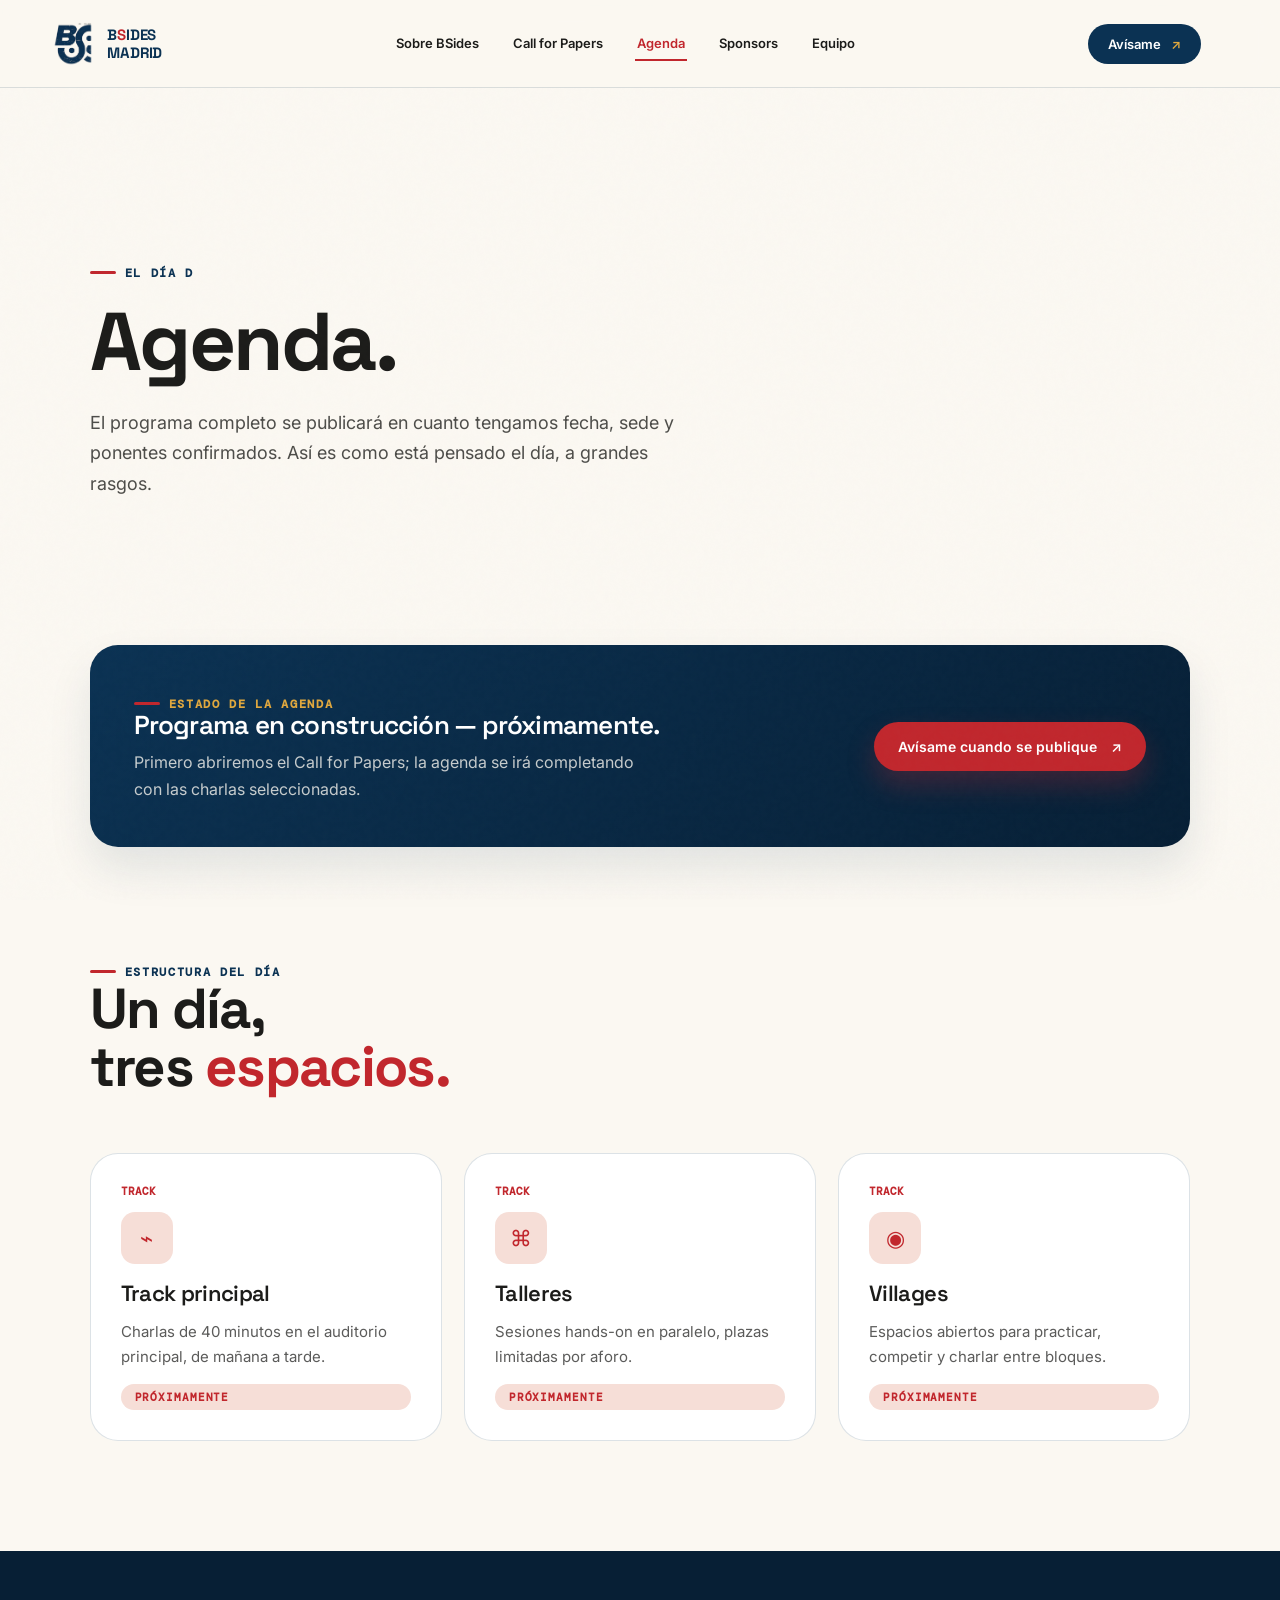
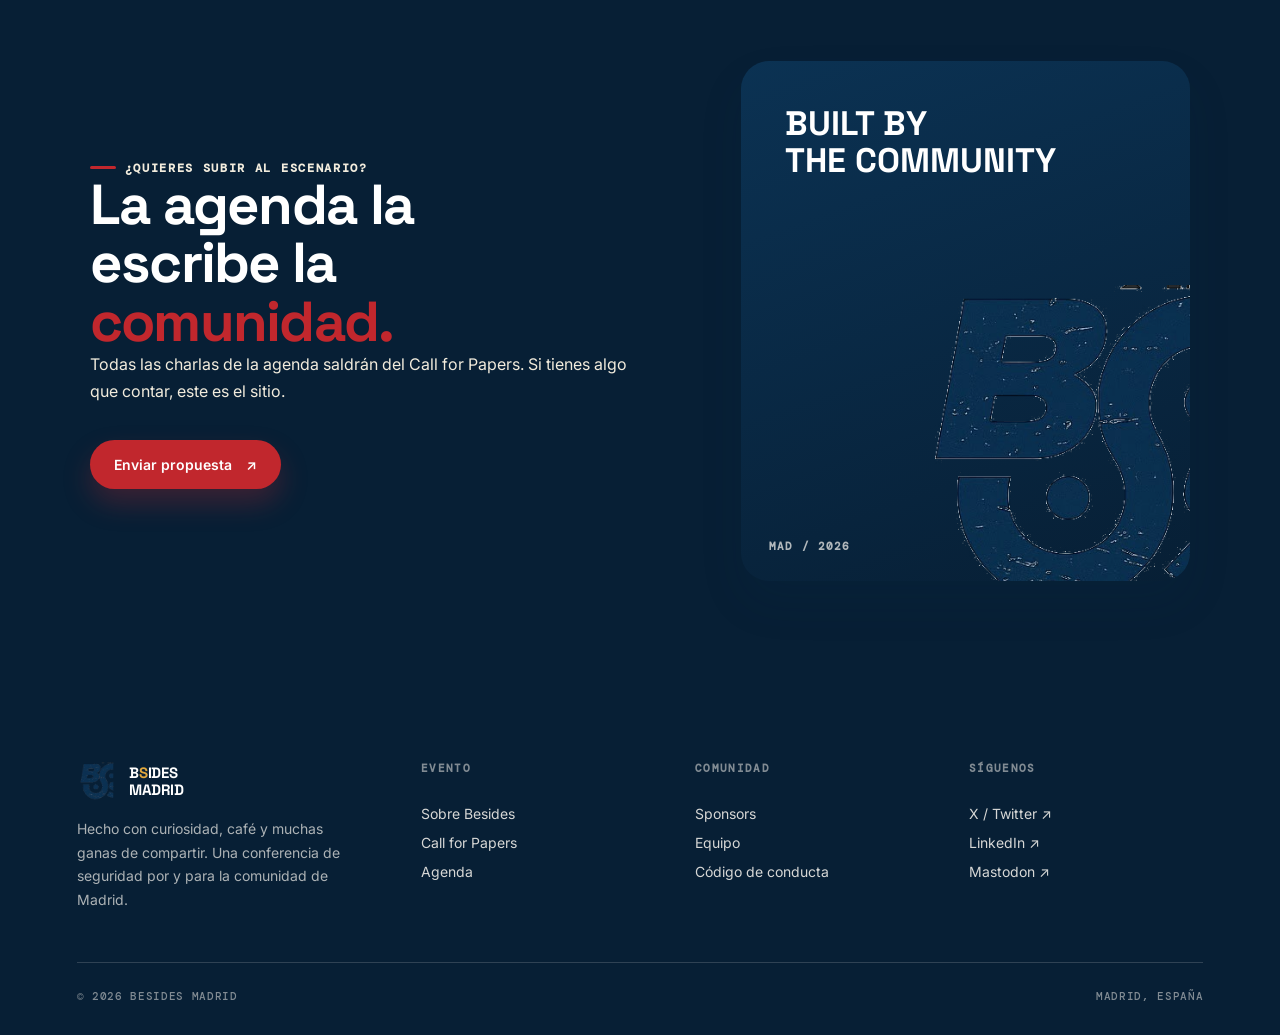
==== agenda.html @ 86743001 "Rediseña la web como sitio multi-página con el nuevo logo Sustituye el mark del oso/madroño por el l" ====
<!doctype html>
<html lang="es">
  <head>
    <meta charset="UTF-8" />
    <meta name="viewport" content="width=device-width, initial-scale=1.0" />
    <meta name="description" content="Agenda de Besides Madrid: tracks, talleres y villages. El programa se publicará en cuanto se confirme la fecha." />
    <title>Agenda — Besides Madrid</title>
    <link rel="icon" type="image/png" href="public/assets/favicon-32.png" sizes="32x32" />
    <link rel="icon" type="image/png" href="public/assets/favicon-192.png" sizes="192x192" />
    <link rel="apple-touch-icon" href="public/assets/apple-touch-icon.png" />
    <link rel="preconnect" href="https://fonts.googleapis.com" />
    <link rel="preconnect" href="https://fonts.gstatic.com" crossorigin />
    <link href="https://fonts.googleapis.com/css2?family=DM+Mono:wght@400;500&family=Inter:wght@400;500;600;700&family=Space+Grotesk:wght@400;500;600;700&display=swap" rel="stylesheet" />
    <link rel="stylesheet" href="styles.css" />
  </head>
  <body>
    <div class="noise" aria-hidden="true"></div>

    <header class="site-header">
      <a class="brand" href="index.html" aria-label="Besides Madrid, inicio">
        <img class="brand-mark" src="public/assets/besides-madrid-icon.png" alt="" />
        <span class="brand-word">B<b>S</b>IDES<br />MADRID</span>
      </a>
      <nav class="desktop-nav" aria-label="Navegación principal">
        <a href="about.html">Sobre BSides</a>
        <a href="cfp.html">Call for Papers</a>
        <a href="agenda.html" aria-current="page">Agenda</a>
        <a href="sponsors.html">Sponsors</a>
        <a href="team.html">Equipo</a>
      </nav>
      <a class="header-cta" href="index.html#registro">Avísame <span>↗</span></a>
      <button class="menu-toggle" aria-label="Abrir menú" aria-expanded="false"><span></span><span></span></button>
    </header>

    <main>
      <section class="page-header">
        <p class="eyebrow reveal"><span></span> El día D</p>
        <h1 class="reveal">Agenda.</h1>
        <p class="lede reveal">El programa completo se publicará en cuanto tengamos fecha, sede y ponentes confirmados. Así es como está pensado el día, a grandes rasgos.</p>
      </section>

      <section class="section" style="padding-top:0">
        <div class="callout accent reveal">
          <div>
            <p class="eyebrow"><span></span> Estado de la agenda</p>
            <h3>Programa en construcción — próximamente.</h3>
            <p>Primero abriremos el Call for Papers; la agenda se irá completando con las charlas seleccionadas.</p>
          </div>
          <a class="btn btn-accent" href="index.html#registro">Avísame cuando se publique <span>↗</span></a>
        </div>
      </section>

      <section class="section" style="padding-top:0">
        <div class="section-heading reveal">
          <p class="eyebrow"><span></span> Estructura del día</p>
          <h2>Un día,<br />tres <em>espacios.</em></h2>
        </div>
        <div class="card-grid cols-3 reveal">
          <article class="card">
            <span class="card-no">TRACK</span>
            <div class="card-icon">⌁</div>
            <h3>Track principal</h3>
            <p>Charlas de 40 minutos en el auditorio principal, de mañana a tarde.</p>
            <span class="pill">Próximamente</span>
          </article>
          <article class="card">
            <span class="card-no">TRACK</span>
            <div class="card-icon">⌘</div>
            <h3>Talleres</h3>
            <p>Sesiones hands-on en paralelo, plazas limitadas por aforo.</p>
            <span class="pill">Próximamente</span>
          </article>
          <article class="card">
            <span class="card-no">TRACK</span>
            <div class="card-icon">◉</div>
            <h3>Villages</h3>
            <p>Espacios abiertos para practicar, competir y charlar entre bloques.</p>
            <span class="pill">Próximamente</span>
          </article>
        </div>
      </section>

      <section class="section section-dark">
        <div class="two-col">
          <div class="reveal">
            <p class="eyebrow on-dark"><span></span> ¿Quieres subir al escenario?</p>
            <h2>La agenda la<br />escribe la <em>comunidad.</em></h2>
            <p class="lede">Todas las charlas de la agenda saldrán del Call for Papers. Si tienes algo que contar, este es el sitio.</p>
            <div class="hero-actions" style="margin-top:34px">
              <a class="btn btn-accent" href="cfp.html">Enviar propuesta <span>↗</span></a>
            </div>
          </div>
          <div class="poster reveal" aria-hidden="true">
            <p>BUILT BY<br />THE COMMUNITY</p>
            <img src="public/assets/besides-madrid-icon.png" alt="" />
            <span>MAD / 2026</span>
          </div>
        </div>
      </section>
    </main>

    <footer>
      <div class="footer-top">
        <div>
          <a class="footer-brand" href="index.html">
            <img class="brand-mark" src="public/assets/besides-madrid-icon.png" alt="" />
            <span class="brand-word">B<b>S</b>IDES<br />MADRID</span>
          </a>
          <p class="footer-about">Hecho con curiosidad, café y muchas ganas de compartir. Una conferencia de seguridad por y para la comunidad de Madrid.</p>
        </div>
        <div class="footer-col">
          <h4>Evento</h4>
          <a href="about.html">Sobre Besides</a>
          <a href="cfp.html">Call for Papers</a>
          <a href="agenda.html">Agenda</a>
        </div>
        <div class="footer-col">
          <h4>Comunidad</h4>
          <a href="sponsors.html">Sponsors</a>
          <a href="team.html">Equipo</a>
          <a href="code-of-conduct.html">Código de conducta</a>
        </div>
        <div class="footer-col">
          <h4>Síguenos</h4>
          <a href="#">X / Twitter ↗</a>
          <a href="#">LinkedIn ↗</a>
          <a href="#">Mastodon ↗</a>
        </div>
      </div>
      <div class="footer-bottom">
        <span>© 2026 BESIDES MADRID</span>
        <span>MADRID, ESPAÑA</span>
      </div>
    </footer>
    <script src="script.js"></script>
  </body>
</html>
---- styles.css ----
:root{
  --navy:#0b3253;
  --navy-deep:#071f35;
  --ink:#1c1c1a;
  --paper:#fbf8f2;
  --paper-alt:#f2ecdd;
  --white:#ffffff;
  --accent:#c1272d;
  --accent-soft:#f6ded7;
  --gold:#e0a83e;
  --line:rgba(11,50,83,.14);
  --line-dark:rgba(251,248,242,.16);
  --radius-lg:28px;
  --radius-md:18px;
  --radius-sm:10px;
  --shadow:0 22px 44px rgba(11,50,83,.1);
}
*{box-sizing:border-box}
html{scroll-behavior:smooth}
body{
  margin:0;
  background:var(--paper);
  color:var(--ink);
  font-family:"Inter",sans-serif;
  overflow-x:hidden;
  -webkit-font-smoothing:antialiased;
}
img{max-width:100%;display:block}
a{color:inherit}
.noise{position:fixed;inset:0;pointer-events:none;z-index:20;opacity:.025;background-image:url("data:image/svg+xml,%3Csvg viewBox='0 0 180 180' xmlns='http://www.w3.org/2000/svg'%3E%3Cfilter id='n'%3E%3CfeTurbulence type='fractalNoise' baseFrequency='.8' numOctaves='4' stitchTiles='stitch'/%3E%3C/filter%3E%3Crect width='100%25' height='100%25' filter='url(%23n)' opacity='.7'/%3E%3C/svg%3E")}

h1,h2,h3{font-family:"Space Grotesk",sans-serif;letter-spacing:-.03em;line-height:1.04;margin:0}
h1{font-weight:700;font-size:clamp(46px,6.4vw,92px)}
h2{font-weight:700;font-size:clamp(34px,4.4vw,58px)}
h3{font-weight:600;font-size:22px}
h1 em,h2 em{font-style:normal;color:var(--accent)}
p{line-height:1.7;margin:0}
.eyebrow{display:inline-flex;align-items:center;gap:9px;font:600 12px "DM Mono",monospace;letter-spacing:.14em;text-transform:uppercase;color:var(--navy)}
.eyebrow span{display:block;width:26px;height:3px;background:var(--accent);border-radius:2px}
.eyebrow.on-dark{color:var(--paper-alt)}

/* ---------- buttons & links ---------- */
.btn{display:inline-flex;align-items:center;gap:14px;padding:16px 24px;border-radius:999px;text-decoration:none;font:600 14px "Inter",sans-serif;transition:transform .18s ease,box-shadow .18s ease}
.btn:hover{transform:translateY(-2px)}
.btn-primary{background:var(--navy);color:#fff;box-shadow:0 14px 28px rgba(11,50,83,.28)}
.btn-primary span{color:var(--gold)}
.btn-accent{background:var(--accent);color:#fff;box-shadow:0 14px 28px rgba(193,39,45,.28)}
.btn-accent span{color:#fff}
.btn-ghost{background:transparent;color:var(--navy);border:1.5px solid var(--line)}
.btn-ghost:hover{border-color:var(--navy)}
.text-link{display:inline-flex;align-items:center;gap:10px;text-decoration:none;font:600 13px "DM Mono",monospace;letter-spacing:.04em;border-bottom:1.5px solid var(--ink);padding-bottom:4px}
.text-link span{color:var(--accent)}
.pill{display:inline-flex;align-items:center;padding:6px 14px;border-radius:999px;font:600 11px "DM Mono",monospace;letter-spacing:.08em;text-transform:uppercase;background:var(--accent-soft);color:var(--accent)}

/* ---------- header ---------- */
.site-header{position:sticky;top:0;z-index:30;background:rgba(251,248,242,.86);backdrop-filter:blur(14px);border-bottom:1px solid var(--line);padding:0 4vw;height:88px;display:grid;grid-template-columns:auto 1fr auto auto;align-items:center;gap:28px}
.brand{display:flex;align-items:center;gap:12px;text-decoration:none;color:var(--navy)}
.brand-mark{width:44px;height:44px;object-fit:contain}
.brand-word{font:800 15px/1.15 "Space Grotesk",sans-serif;letter-spacing:-.01em}
.brand-word b{color:var(--accent)}
.desktop-nav{display:flex;gap:30px;justify-self:center}
.desktop-nav a{text-decoration:none;color:var(--ink);font:600 13px "Inter",sans-serif;padding:8px 2px;border-bottom:2px solid transparent}
.desktop-nav a:hover,.desktop-nav a[aria-current="page"]{color:var(--accent);border-color:var(--accent)}
.header-cta{justify-self:end;background:var(--navy);color:#fff;text-decoration:none;padding:12px 20px;border-radius:999px;font:600 13px "Inter",sans-serif;display:flex;align-items:center;gap:10px;white-space:nowrap}
.header-cta span{color:var(--gold)}
.menu-toggle{display:none;flex-direction:column;gap:6px;background:0;border:0;padding:10px;cursor:pointer}
.menu-toggle span{display:block;width:24px;height:2px;background:var(--navy);border-radius:2px}

/* ---------- page header (subpages) ---------- */
.page-header{padding:170px 7vw 90px;background:var(--paper)}
.page-header h1{margin-top:18px}
.page-header .lede{margin-top:24px;max-width:620px;font-size:18px;color:rgba(28,28,26,.78)}

/* ---------- hero (home) ---------- */
.hero{padding:150px 6vw 90px;display:grid;grid-template-columns:1fr .92fr;align-items:center;gap:40px;position:relative}
.hero-intro{max-width:540px;font-size:17px;color:rgba(28,28,26,.78);margin:26px 0 34px}
.hero-actions{display:flex;flex-wrap:wrap;align-items:center;gap:28px}
.hero-art{position:relative;height:520px;display:grid;place-items:center}
.blob{position:absolute;border-radius:50%;filter:blur(60px);opacity:.55;z-index:0}
.blob-navy{width:340px;height:340px;background:var(--navy);top:6%;left:2%}
.blob-accent{width:260px;height:260px;background:var(--accent);bottom:4%;right:6%;opacity:.35}
.hero-art img{position:relative;z-index:2;width:min(92%,520px);filter:drop-shadow(0 26px 40px rgba(11,50,83,.18))}
.orbit{position:absolute;border:1.5px dashed rgba(11,50,83,.28);border-radius:50%;z-index:1}
.orbit-one{width:88%;aspect-ratio:1;animation:spin 34s linear infinite}
.badge-stamp{position:absolute;right:2%;bottom:8%;width:96px;height:96px;border-radius:50%;background:var(--navy);color:#fff;display:grid;place-content:center;text-align:center;z-index:3;font:700 26px/1 "Space Grotesk",sans-serif;transform:rotate(8deg);box-shadow:var(--shadow)}
.badge-stamp small{display:block;font:600 8px "DM Mono",monospace;letter-spacing:.12em;margin-top:3px}
.scroll-cue{position:absolute;bottom:18px;left:6vw;font:600 10px "DM Mono",monospace;letter-spacing:.14em;color:rgba(28,28,26,.55)}
.scroll-cue span{color:var(--accent);margin-left:8px}

/* ---------- ticker ---------- */
.ticker{height:56px;background:var(--navy);color:var(--paper);display:flex;align-items:center;overflow:hidden}
.ticker-track{display:flex;gap:22px;white-space:nowrap;animation:ticker 26s linear infinite;font:600 13px "DM Mono",monospace;letter-spacing:.08em}
.ticker i{font-style:normal;color:var(--gold)}

/* ---------- sections ---------- */
.section{padding:110px 7vw}
.section-dark{background:var(--navy-deep);color:var(--paper-alt)}
.section-dark h2{color:#fff}
.section-heading{max-width:680px}
.section-heading .lede{margin-top:20px;font-size:17px;color:rgba(28,28,26,.75);max-width:560px}
.section-dark .section-heading .lede{color:rgba(251,248,242,.72)}

/* card grid (explore / values / session types) */
.card-grid{margin-top:56px;display:grid;grid-template-columns:repeat(4,1fr);gap:22px}
.card-grid.cols-3{grid-template-columns:repeat(3,1fr)}
.card{background:var(--white);border:1px solid var(--line);border-radius:var(--radius-lg);padding:30px;display:flex;flex-direction:column;gap:14px;transition:transform .2s ease,box-shadow .2s ease}
.card:hover{transform:translateY(-6px);box-shadow:var(--shadow)}
.card .card-no{font:600 11px "DM Mono",monospace;color:var(--accent)}
.card-icon{width:52px;height:52px;border-radius:14px;background:var(--accent-soft);color:var(--accent);display:grid;place-items:center;font-size:22px}
.card h3{margin-top:4px}
.card p{color:rgba(28,28,26,.72);font-size:15px}
.card .text-link{margin-top:auto}
.section-dark .card{background:rgba(251,248,242,.06);border-color:var(--line-dark);color:var(--paper-alt)}
.section-dark .card p{color:rgba(251,248,242,.68)}
.section-dark .card .text-link{border-color:var(--paper-alt)}

/* stats */
.stats{display:grid;grid-template-columns:repeat(3,1fr);border-top:1px solid var(--line);margin-top:60px;padding-top:24px}
.stats div{display:flex;flex-direction:column;gap:6px}
.stats strong{font:700 52px "Space Grotesk",sans-serif}
.stats span{font:600 11px "DM Mono",monospace;letter-spacing:.1em;color:rgba(28,28,26,.55)}

/* banner / callout card */
.callout{margin-top:56px;background:var(--white);border:1px solid var(--line);border-radius:var(--radius-lg);padding:44px;display:grid;grid-template-columns:1fr auto;align-items:center;gap:30px;box-shadow:var(--shadow)}
.callout.accent{background:linear-gradient(135deg,var(--navy),var(--navy-deep));color:#fff;border:0}
.callout.accent .eyebrow{color:var(--gold)}
.callout h3{font-size:26px;margin-bottom:10px}
.callout p{color:rgba(28,28,26,.72);max-width:520px}
.callout.accent p{color:rgba(251,248,242,.78)}

/* steps */
.steps{margin-top:56px;display:grid;grid-template-columns:repeat(4,1fr);gap:22px;counter-reset:step}
.step{position:relative;padding:28px 24px 24px;border-radius:var(--radius-md);background:var(--white);border:1px solid var(--line)}
.step::before{counter-increment:step;content:counter(step,decimal-leading-zero);font:700 32px "Space Grotesk",sans-serif;color:var(--accent-soft);-webkit-text-stroke:1.5px var(--accent)}
.step h3{margin-top:14px;font-size:18px}
.step p{margin-top:8px;font-size:14px;color:rgba(28,28,26,.7)}

/* tier / list cards */
.tier-grid{margin-top:56px;display:grid;grid-template-columns:repeat(3,1fr);gap:22px}
.tier{border-radius:var(--radius-lg);padding:34px;border:1px solid var(--line);background:var(--white)}
.tier.featured{background:var(--navy);color:#fff;border:0;transform:translateY(-10px);box-shadow:var(--shadow)}
.tier .pill{margin-bottom:18px}
.tier h3{font-size:24px}
.tier p{margin-top:12px;color:rgba(28,28,26,.7);font-size:14px}
.tier.featured p{color:rgba(251,248,242,.78)}
.tier ul{list-style:none;margin:20px 0 0;padding:0;display:flex;flex-direction:column;gap:10px;font-size:14px}
.tier li{display:flex;gap:10px;align-items:flex-start}
.tier li::before{content:"✦";color:var(--accent)}
.tier.featured li::before{color:var(--gold)}

/* bullet list */
.bullet-list{margin-top:30px;display:flex;flex-direction:column;gap:16px;max-width:560px}
.bullet-list li{display:flex;gap:14px;align-items:flex-start;list-style:none;font-size:16px;line-height:1.6}
.bullet-list li::before{content:"→";color:var(--accent);font-weight:700;flex-shrink:0}

/* community / two-col */
.two-col{display:grid;grid-template-columns:1.1fr .9fr;gap:8vw;align-items:center}
.poster{border-radius:var(--radius-lg);background:linear-gradient(160deg,var(--navy),var(--navy-deep));padding:44px;min-height:520px;position:relative;overflow:hidden;box-shadow:var(--shadow);color:#fff}
.poster p{font:700 34px/1.1 "Space Grotesk",sans-serif;position:relative;z-index:2}
.poster img{position:absolute;bottom:-8%;right:-14%;width:78%;opacity:.9}
.poster>span{position:absolute;bottom:28px;left:28px;font:600 11px "DM Mono",monospace;letter-spacing:.1em;color:rgba(251,248,242,.7)}

/* signup */
.signup{background:var(--accent);color:#fff;text-align:center;padding:120px 8vw}
.signup .eyebrow{justify-content:center;color:#fff}
.signup .eyebrow span{background:#fff}
.signup h2{margin:26px auto 0}
.signup h2 em{color:var(--navy-deep)}
.signup>p:not(.eyebrow):not(.form-message){font-size:17px;line-height:1.6;max-width:600px;margin:26px auto 0;color:rgba(255,255,255,.9)}
.signup form{display:flex;max-width:640px;margin:40px auto 0;background:#fff;border-radius:999px;padding:6px;box-shadow:0 20px 40px rgba(0,0,0,.15)}
.signup input{flex:1;background:none;border:0;padding:16px 20px;font:500 16px "Inter",sans-serif;color:var(--ink);outline:0}
.signup input::placeholder{color:rgba(28,28,26,.45)}
.signup button{border:0;background:var(--navy);color:#fff;padding:15px 24px;border-radius:999px;font:600 13px "Inter",sans-serif;cursor:pointer;display:flex;align-items:center;gap:10px}
.signup button span{color:var(--gold)}
.form-message{min-height:20px;margin-top:16px;font:600 12px "DM Mono",monospace}

/* footer */
footer{background:var(--navy-deep);color:var(--paper-alt);padding:70px 6vw 32px}
.footer-top{display:grid;grid-template-columns:1.3fr 1fr 1fr 1fr;gap:40px;padding-bottom:50px;border-bottom:1px solid var(--line-dark)}
.footer-brand{display:flex;align-items:center;gap:12px;text-decoration:none;color:#fff;margin-bottom:16px}
.footer-brand .brand-mark{width:40px;height:40px}
.footer-brand .brand-word b{color:var(--gold)}
.footer-about{font-size:14px;line-height:1.7;color:rgba(251,248,242,.68);max-width:280px}
.footer-col h4{font:600 11px "DM Mono",monospace;letter-spacing:.12em;text-transform:uppercase;color:rgba(251,248,242,.5);margin:0 0 18px}
.footer-col{display:flex;flex-direction:column;gap:12px}
.footer-col a{color:rgba(251,248,242,.85);text-decoration:none;font-size:14px}
.footer-col a:hover{color:var(--gold)}
.footer-bottom{display:flex;justify-content:space-between;align-items:center;flex-wrap:wrap;gap:12px;padding-top:26px;font:500 11px "DM Mono",monospace;letter-spacing:.06em;color:rgba(251,248,242,.5)}

/* prose (code of conduct / policy pages) */
.prose{max-width:760px}
.prose h2{font-size:clamp(26px,3vw,34px);margin-top:56px}
.prose h2:first-child{margin-top:0}
.prose p{margin-top:16px;font-size:16px;color:rgba(28,28,26,.8)}
.prose ul{margin:16px 0 0;padding-left:22px;display:flex;flex-direction:column;gap:10px;color:rgba(28,28,26,.8)}
.prose li{font-size:16px;line-height:1.6}
.prose a{color:var(--accent);text-decoration-color:rgba(193,39,45,.4)}
.prose strong{color:var(--navy)}

.reveal{opacity:0;transform:translateY(30px);transition:opacity .7s ease,transform .7s ease}
.reveal.visible{opacity:1;transform:none}
.sr-only{position:absolute;width:1px;height:1px;padding:0;margin:-1px;overflow:hidden;clip:rect(0,0,0,0);white-space:nowrap;border:0}

@keyframes spin{to{transform:rotate(360deg)}}
@keyframes ticker{to{transform:translateX(-50%)}}

@media(max-width:1080px){
  .card-grid{grid-template-columns:repeat(2,1fr)}
  .steps{grid-template-columns:repeat(2,1fr)}
  .tier-grid{grid-template-columns:1fr}
  .tier.featured{transform:none}
  .footer-top{grid-template-columns:1fr 1fr}
}
@media(max-width:900px){
  .site-header{grid-template-columns:1fr auto;height:76px}
  .desktop-nav,.header-cta{display:none}
  .menu-toggle{display:flex}
  .desktop-nav.open{display:flex;position:absolute;top:76px;left:0;right:0;background:var(--paper);padding:26px 6vw;flex-direction:column;gap:18px;border-bottom:1px solid var(--line)}
  .hero{grid-template-columns:1fr;padding:120px 6vw 60px}
  .hero-art{height:400px;margin-top:10px}
  .scroll-cue{display:none}
  .page-header{padding:110px 6vw 60px}
  .section{padding:80px 6vw}
  .two-col{grid-template-columns:1fr;gap:40px}
  .poster{min-height:380px}
  .callout{grid-template-columns:1fr;text-align:left}
}
@media(max-width:640px){
  .card-grid,.card-grid.cols-3{grid-template-columns:1fr}
  .steps{grid-template-columns:1fr}
  .stats{grid-template-columns:1fr;gap:16px}
  .signup form{flex-direction:column;border-radius:22px;gap:8px}
  .signup input{text-align:center}
  .footer-top{grid-template-columns:1fr}
}
@media(prefers-reduced-motion:reduce){
  html{scroll-behavior:auto}
  .orbit-one,.ticker-track{animation:none}
  .reveal{opacity:1;transform:none;transition:none}
}
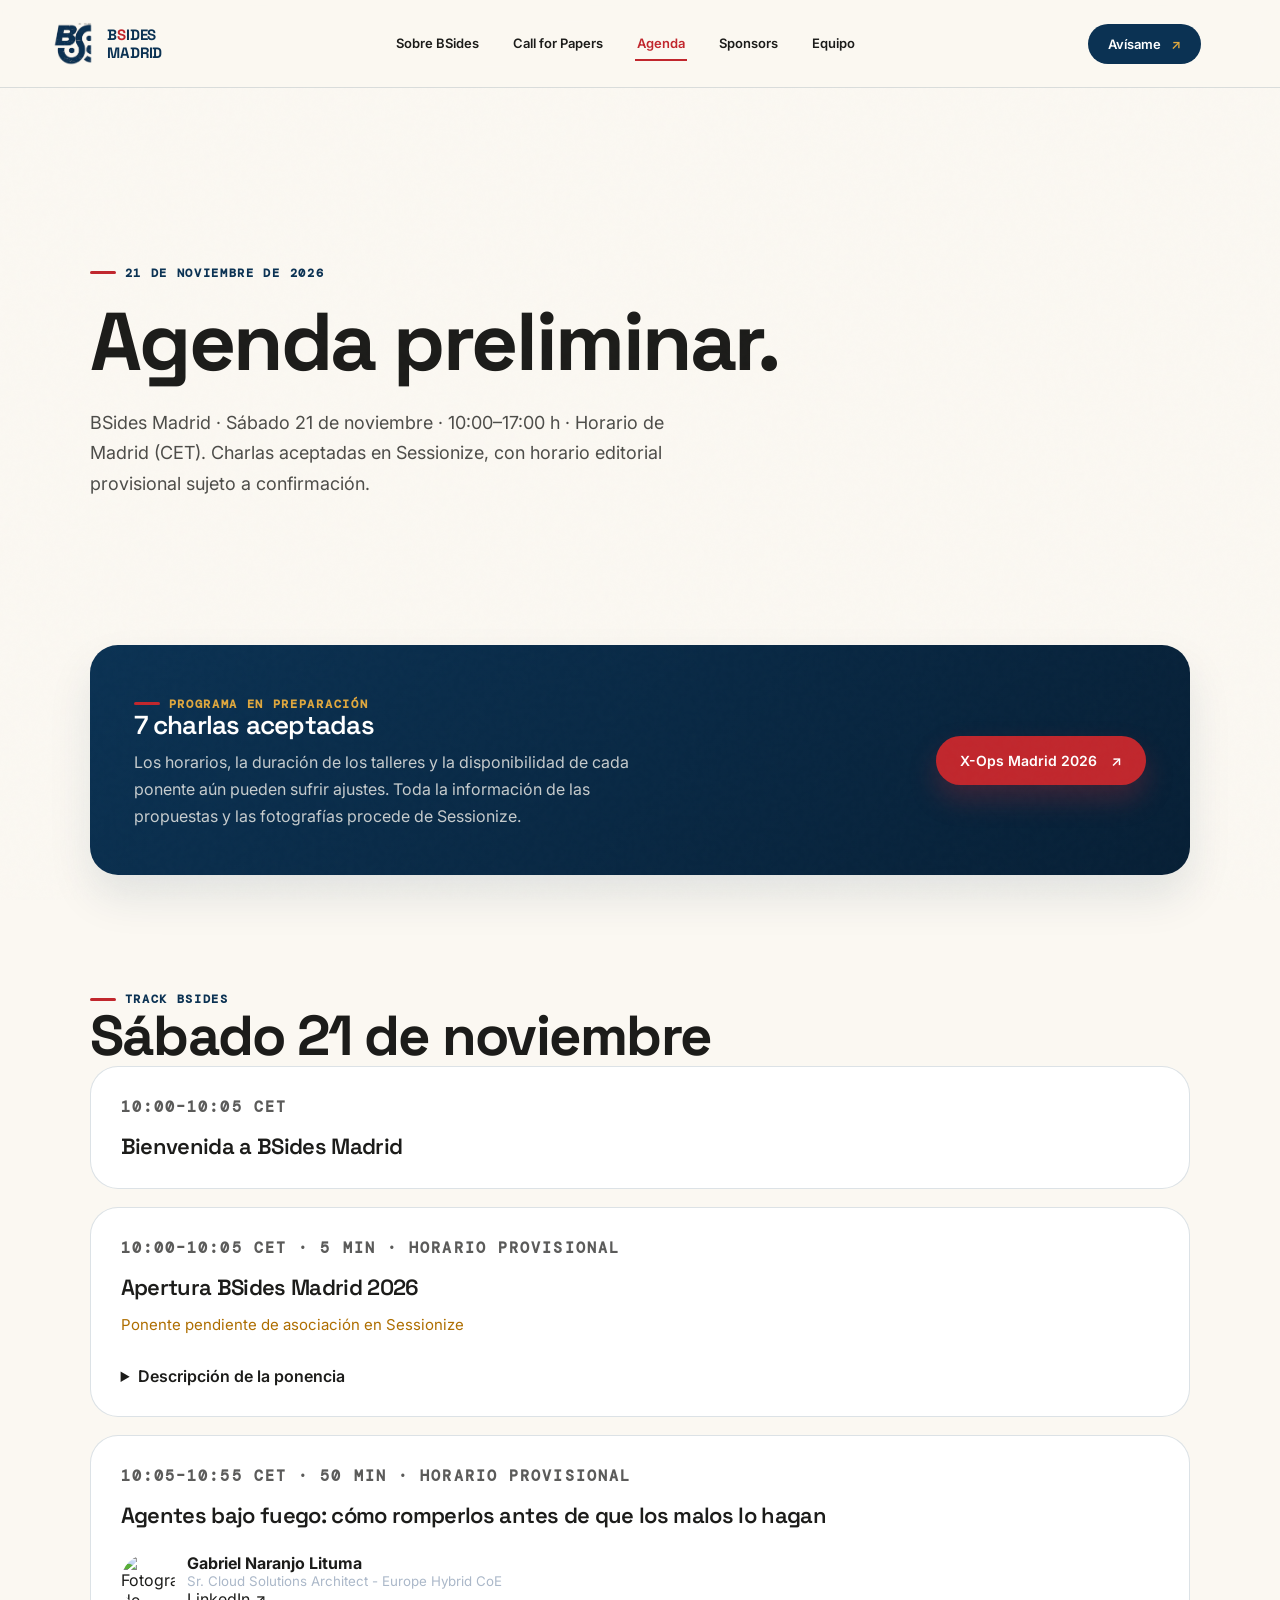
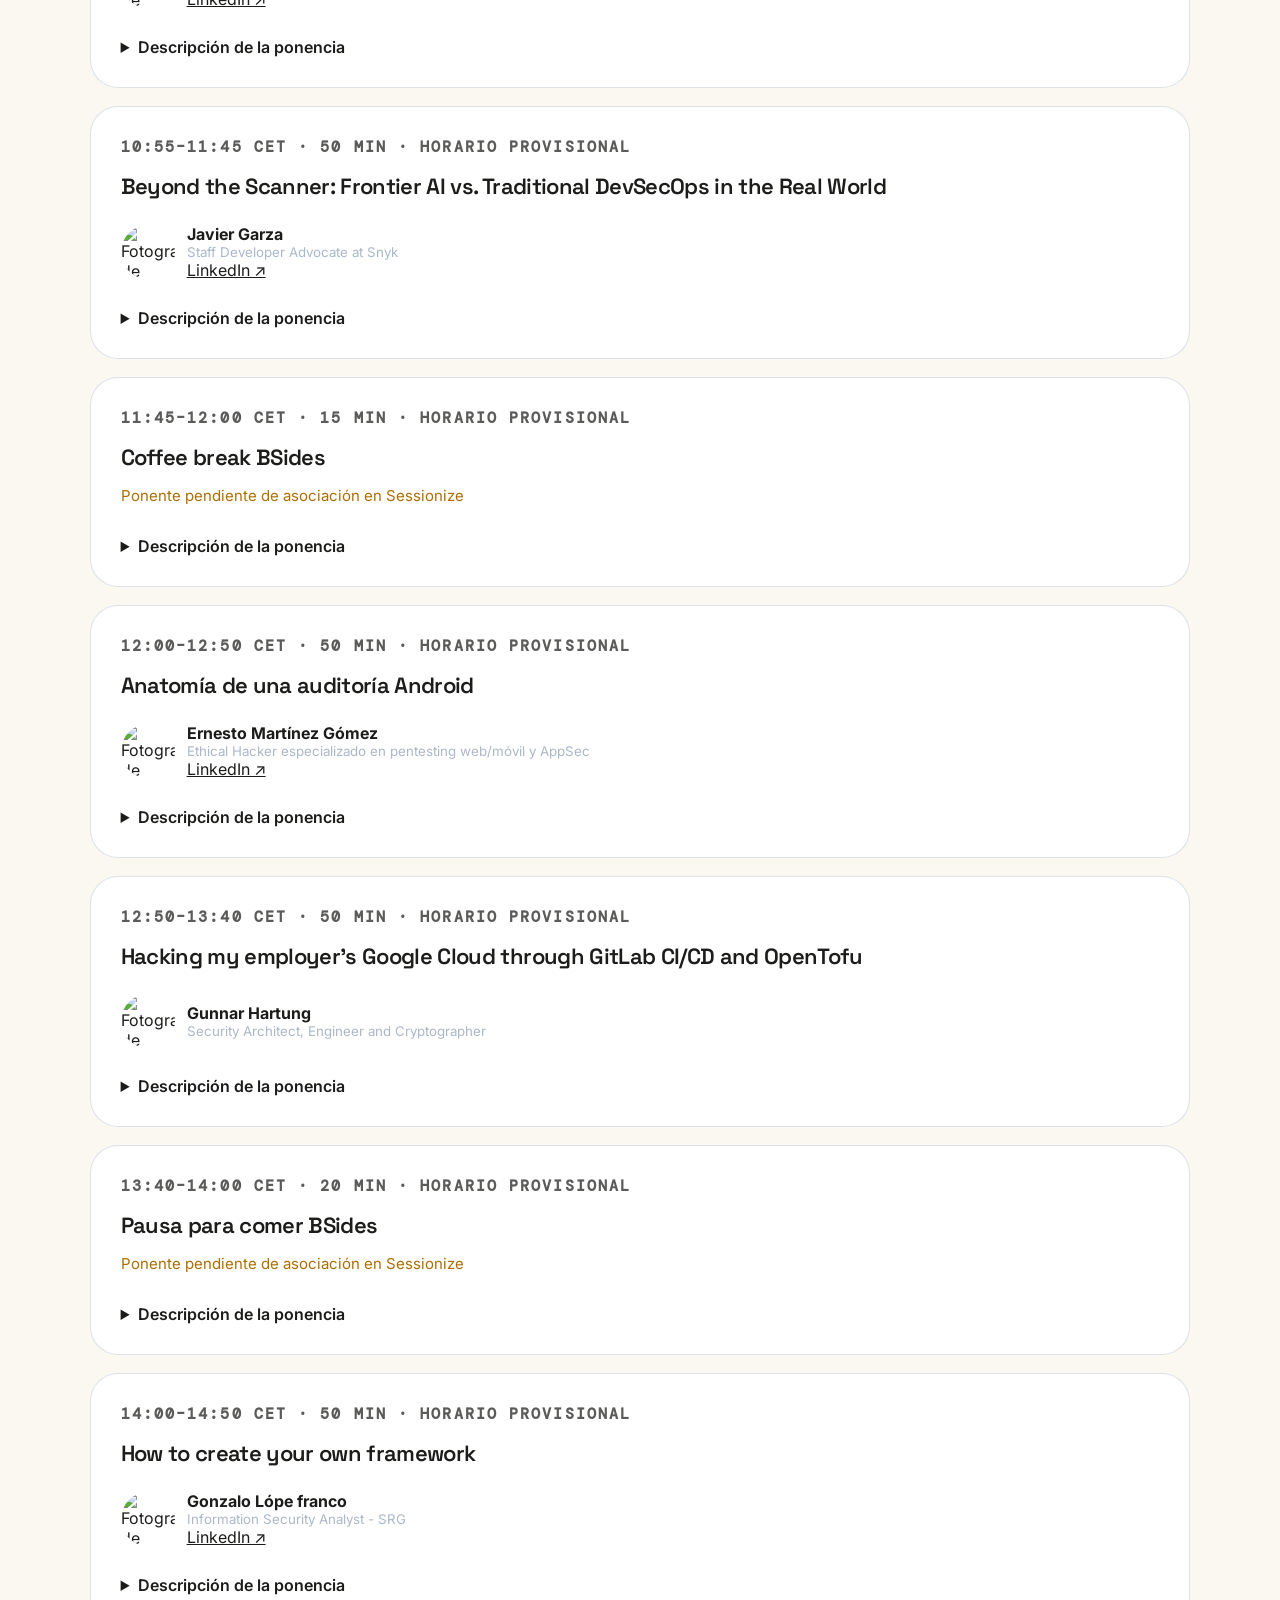
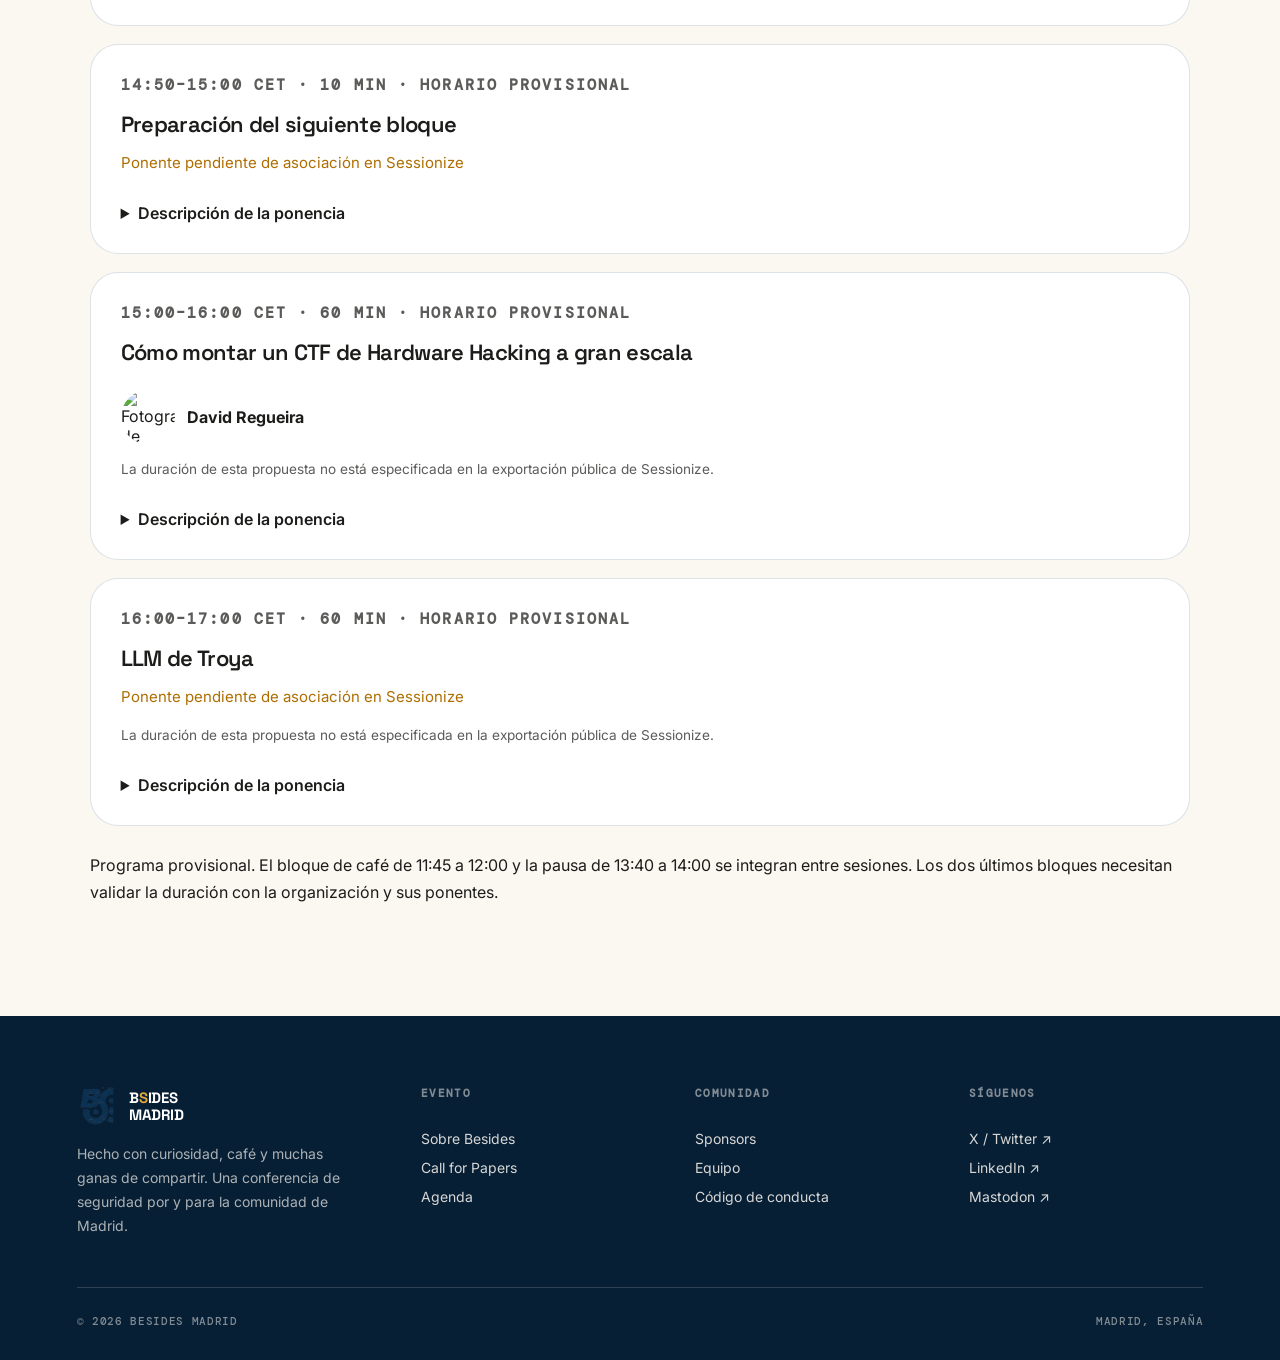
==== commit e4853554: "feat(agenda): replace BSides placeholder with Sessionize accepted 2026 agenda" ====
--- a/agenda.html
+++ b/agenda.html
@@ -33,71 +33,54 @@
     </header>
 
     <main>
-      <section class="page-header">
-        <p class="eyebrow reveal"><span></span> El día D</p>
-        <h1 class="reveal">Agenda.</h1>
-        <p class="lede reveal">El programa completo se publicará en cuanto tengamos fecha, sede y ponentes confirmados. Así es como está pensado el día, a grandes rasgos.</p>
-      </section>
-
-      <section class="section" style="padding-top:0">
-        <div class="callout accent reveal">
-          <div>
-            <p class="eyebrow"><span></span> Estado de la agenda</p>
-            <h3>Programa en construcción — próximamente.</h3>
-            <p>Primero abriremos el Call for Papers; la agenda se irá completando con las charlas seleccionadas.</p>
-          </div>
-          <a class="btn btn-accent" href="index.html#registro">Avísame cuando se publique <span>↗</span></a>
-        </div>
-      </section>
-
-      <section class="section" style="padding-top:0">
-        <div class="section-heading reveal">
-          <p class="eyebrow"><span></span> Estructura del día</p>
-          <h2>Un día,<br />tres <em>espacios.</em></h2>
-        </div>
-        <div class="card-grid cols-3 reveal">
-          <article class="card">
-            <span class="card-no">TRACK</span>
-            <div class="card-icon">⌁</div>
-            <h3>Track principal</h3>
-            <p>Charlas de 40 minutos en el auditorio principal, de mañana a tarde.</p>
-            <span class="pill">Próximamente</span>
-          </article>
-          <article class="card">
-            <span class="card-no">TRACK</span>
-            <div class="card-icon">⌘</div>
-            <h3>Talleres</h3>
-            <p>Sesiones hands-on en paralelo, plazas limitadas por aforo.</p>
-            <span class="pill">Próximamente</span>
-          </article>
-          <article class="card">
-            <span class="card-no">TRACK</span>
-            <div class="card-icon">◉</div>
-            <h3>Villages</h3>
-            <p>Espacios abiertos para practicar, competir y charlar entre bloques.</p>
-            <span class="pill">Próximamente</span>
-          </article>
-        </div>
-      </section>
-
-      <section class="section section-dark">
-        <div class="two-col">
-          <div class="reveal">
-            <p class="eyebrow on-dark"><span></span> ¿Quieres subir al escenario?</p>
-            <h2>La agenda la<br />escribe la <em>comunidad.</em></h2>
-            <p class="lede">Todas las charlas de la agenda saldrán del Call for Papers. Si tienes algo que contar, este es el sitio.</p>
-            <div class="hero-actions" style="margin-top:34px">
-              <a class="btn btn-accent" href="cfp.html">Enviar propuesta <span>↗</span></a>
-            </div>
-          </div>
-          <div class="poster reveal" aria-hidden="true">
-            <p>BUILT BY<br />THE COMMUNITY</p>
-            <img src="public/assets/besides-madrid-icon.png" alt="" />
-            <span>MAD / 2026</span>
-          </div>
-        </div>
-      </section>
-    </main>
+<section class="page-header"><p class="eyebrow"><span></span> 21 de noviembre de 2026</p><h1>Agenda preliminar.</h1><p class="lede">BSides Madrid · Sábado 21 de noviembre · 10:00–17:00 h · Horario de Madrid (CET). Charlas aceptadas en Sessionize, con horario editorial provisional sujeto a confirmación.</p></section>
+<section class="section" style="padding-top:0"><div class="callout accent"><div><p class="eyebrow"><span></span> Programa en preparación</p><h3>7 charlas aceptadas</h3><p>Los horarios, la duración de los talleres y la disponibilidad de cada ponente aún pueden sufrir ajustes. Toda la información de las propuestas y las fotografías procede de Sessionize.</p></div><a class="btn btn-accent" href="https://xopsconference.com/madrid">X-Ops Madrid 2026 <span>↗</span></a></div></section>
+<section class="section" style="padding-top:0"><div class="section-heading"><p class="eyebrow"><span></span> Track BSides</p><h2>Sábado 21 de noviembre</h2></div>
+<article class="card" style="margin-bottom:18px"><p class="eyebrow">10:00–10:05 CET</p><h3>Bienvenida a BSides Madrid</h3></article>
+<article class="card" style="margin-bottom:18px" data-session-id="block-21-bsides-8"><p class="eyebrow">10:00–10:05 CET · 5 min · Horario provisional</p><h3>Apertura BSides Madrid 2026</h3><p style="color:#ae6e00">Ponente pendiente de asociación en Sessionize</p><details style="margin-top:14px"><summary style="cursor:pointer;font-weight:600">Descripción de la ponencia</summary><p style="white-space:pre-line;margin-top:12px">Bienvenida al track</p></details></article>
+<article class="card" style="margin-bottom:18px" data-session-id="1238855"><p class="eyebrow">10:05–10:55 CET · 50 min · Horario provisional</p><h3>Agentes bajo fuego: cómo romperlos antes de que los malos lo hagan</h3><div style="display:flex;align-items:center;gap:12px;margin-top:12px"><img src="https://cdn.sessionize.com/image/d817-400o400o1-snN7tWK2fr7Nn3tNrEgZCY.jpg" alt="Fotografía de Gabriel Naranjo Lituma" width="54" height="54" loading="lazy" style="width:54px;height:54px;border-radius:50%;object-fit:cover"><span><strong>Gabriel Naranjo Lituma</strong><small style="display:block;color:var(--text-muted,#abb8c9)"> Sr. Cloud Solutions Architect - Europe Hybrid CoE</small><a href="https://www.linkedin.com/in/gnl/" target="_blank" rel="noopener noreferrer" style="display:block">LinkedIn ↗</a></span></div><details style="margin-top:14px"><summary style="cursor:pointer;font-weight:600">Descripción de la ponencia</summary><p style="white-space:pre-line;margin-top:12px">Montar un agente de IA mola. Ponerlo en producción sin saber cómo se comporta ante prompt injection, fuga de datos o entradas chungas es jugar a la ruleta rusa con tu plataforma.
+
+En esta charla bajamos al barro de la seguridad aplicada a agentes con Azure AI Foundry: guardrails, evaluación de riesgo, red teaming automatizado y una demo en vivo para ver cuándo el agente responde, bloquea, filtra… o se la pega.
+
+Una sesión práctica, gamberra y muy X-Ops para perfiles SecOps, DevSecOps, AIOps y cualquiera que no quiera que su agente acabe siendo el becario del atacante.
+</p></details></article>
+<article class="card" style="margin-bottom:18px" data-session-id="1311118"><p class="eyebrow">10:55–11:45 CET · 50 min · Horario provisional</p><h3>Beyond the Scanner: Frontier AI vs. Traditional DevSecOps in the Real World</h3><div style="display:flex;align-items:center;gap:12px;margin-top:12px"><img src="https://cdn.sessionize.com/image/3bdf-400o400o1-Dp9ro3foaHU4UsyrdmepUi.jpg" alt="Fotografía de Javier Garza" width="54" height="54" loading="lazy" style="width:54px;height:54px;border-radius:50%;object-fit:cover"><span><strong>Javier Garza</strong><small style="display:block;color:var(--text-muted,#abb8c9)">Staff Developer Advocate at Snyk</small><a href="https://www.linkedin.com/in/jjgarza/" target="_blank" rel="noopener noreferrer" style="display:block">LinkedIn ↗</a></span></div><details style="margin-top:14px"><summary style="cursor:pointer;font-weight:600">Descripción de la ponencia</summary><p style="white-space:pre-line;margin-top:12px">Abstract
+As frontier AI models become more capable, engineering teams are increasingly tempted to point LLMs at everything from static code analysis to threat modeling and incident response. But are frontier models actually here to replace your existing DevSecOps toolchain, or are they expensive hammers looking for the wrong nails?
+
+This talk cuts through the hype to provide a pragmatic, battle-tested framework for combining frontier AI models with traditional DevSecOps tools. We will examine the distinct strengths and failure modes of both paradigms—comparing deterministic tools (SAST, DAST, SCA, linters) with probabilistic reasoning engines (frontier LLMs).
+
+What You Will Learn:
+The Core Divide: A clear breakdown of what deterministic security tools do best (speed, compliance, syntax) versus where frontier models excel (contextual reasoning, complex architectural review, nuanced threat modeling).
+
+The Cost-Benefit Reality: How to evaluate latency, token costs, hallucination risks, and data privacy constraints against traditional scanning overhead.
+
+Real-World Anti-Patterns: Common mistakes teams make when trying to use LLMs as drop-in replacements for standard security gates.
+
+The Hybrid Playbook: How to build an integrated pipeline where traditional tools handle the heavy lifting and deterministic gating, while frontier models handle deep context analysis, remediation advice, and triage.
+
+Whether you are a security engineer looking to adopt AI safely or a developer trying to cut through tool fatigue, you will walk away with a clear roadmap for when to leverage frontier AI—and when to stick to proven DevSecOps infrastructure.</p></details></article>
+<article class="card" style="margin-bottom:18px" data-session-id="block-21-bsides-9"><p class="eyebrow">11:45–12:00 CET · 15 min · Horario provisional</p><h3>Coffee break BSides</h3><p style="color:#ae6e00">Ponente pendiente de asociación en Sessionize</p><details style="margin-top:14px"><summary style="cursor:pointer;font-weight:600">Descripción de la ponencia</summary><p style="white-space:pre-line;margin-top:12px">Pausa de café</p></details></article>
+<article class="card" style="margin-bottom:18px" data-session-id="1323102"><p class="eyebrow">12:00–12:50 CET · 50 min · Horario provisional</p><h3>Anatomía de una auditoría Android</h3><div style="display:flex;align-items:center;gap:12px;margin-top:12px"><img src="https://cdn.sessionize.com/image/04de-400o400o1-Xp63tivgEqQUqSNBsPetSq.jpg" alt="Fotografía de Ernesto Martínez Gómez" width="54" height="54" loading="lazy" style="width:54px;height:54px;border-radius:50%;object-fit:cover"><span><strong>Ernesto Martínez Gómez</strong><small style="display:block;color:var(--text-muted,#abb8c9)">Ethical Hacker especializado en pentesting web/móvil y AppSec</small><a href="https://www.linkedin.com/in/ernestomgz" target="_blank" rel="noopener noreferrer" style="display:block">LinkedIn ↗</a></span></div><details style="margin-top:14px"><summary style="cursor:pointer;font-weight:600">Descripción de la ponencia</summary><p style="white-space:pre-line;margin-top:12px">Un APK puede parecer el punto de partida de una auditoría Android, pero muchas veces acaba siendo solo la puerta de entrada: detrás aparecen APIs, configuraciones, decisiones de desarrollo y controles de seguridad que explican mucho más que el propio binario.
+
+En esta charla se recorrerá una auditoría Android desde una perspectiva práctica de AppSec: qué se revisa, cómo se valida el impacto, qué señales pueden aparecer durante el análisis y cómo convertir los resultados en recomendaciones útiles para equipos técnicos.
+
+El objetivo no es hacer un tutorial de herramientas, sino mostrar cómo pensar una auditoría móvil de forma ordenada: desde el análisis inicial hasta la comunicación de hallazgos, priorización de riesgos y remediación. Además, se comentará cómo algunas lecciones del pentesting móvil pueden ayudar a mejorar el ciclo de desarrollo y reducir problemas recurrentes en futuras versiones.</p></details></article>
+<article class="card" style="margin-bottom:18px" data-session-id="1305707"><p class="eyebrow">12:50–13:40 CET · 50 min · Horario provisional</p><h3>Hacking my employer's Google Cloud through GitLab CI/CD and OpenTofu</h3><div style="display:flex;align-items:center;gap:12px;margin-top:12px"><img src="https://cdn.sessionize.com/image/e440-400o400o1-Q6uCQjAq3Pmm4CnaKekEgo.png" alt="Fotografía de Gunnar Hartung" width="54" height="54" loading="lazy" style="width:54px;height:54px;border-radius:50%;object-fit:cover"><span><strong>Gunnar Hartung</strong><small style="display:block;color:var(--text-muted,#abb8c9)">Security Architect, Engineer and Cryptographer</small></span></div><details style="margin-top:14px"><summary style="cursor:pointer;font-weight:600">Descripción de la ponencia</summary><p style="white-space:pre-line;margin-top:12px">In this talk I'll explain how I got myself organization admin privileges in my employer's Google Cloud organization by abusing GitLab's CI/CD pipelines.
+
+We had done everything by the book: Set up Workload Identity Federation on Google Cloud, merge requests on GitLab required approval. Still I found my way in - and I'll show you how.</p></details></article>
+<article class="card" style="margin-bottom:18px" data-session-id="block-21-bsides-10"><p class="eyebrow">13:40–14:00 CET · 20 min · Horario provisional</p><h3>Pausa para comer BSides</h3><p style="color:#ae6e00">Ponente pendiente de asociación en Sessionize</p><details style="margin-top:14px"><summary style="cursor:pointer;font-weight:600">Descripción de la ponencia</summary><p style="white-space:pre-line;margin-top:12px">Pausa breve de restauración</p></details></article>
+<article class="card" style="margin-bottom:18px" data-session-id="1305284"><p class="eyebrow">14:00–14:50 CET · 50 min · Horario provisional</p><h3>How to create your own framework</h3><div style="display:flex;align-items:center;gap:12px;margin-top:12px"><img src="https://cdn.sessionize.com/image/4b1c-400o400o1-wuN5BkpMgzjPT2vPU55P84.jpg" alt="Fotografía de Gonzalo Lópe franco" width="54" height="54" loading="lazy" style="width:54px;height:54px;border-radius:50%;object-fit:cover"><span><strong>Gonzalo Lópe franco</strong><small style="display:block;color:var(--text-muted,#abb8c9)">Information Security Analyst - SRG</small><a href="Https://linkedin.com/in/ankeorum" target="_blank" rel="noopener noreferrer" style="display:block">LinkedIn ↗</a></span></div><details style="margin-top:14px"><summary style="cursor:pointer;font-weight:600">Descripción de la ponencia</summary><p style="white-space:pre-line;margin-top:12px">When you inherit a security the temptation is to pick ISO 27001, NIST, CIS Controls, take them together, and hope the tailoring happens later. It rarely does. What you end up with is a framework designed for everyone that serves no one particularly well.
+
+This talk is about a different approach: building your own.
+
+Not from a blank page, but from the deliberate composition of principles, controls, and operational practices that reflect the specific shape of your business, your risk appetite, and your people. Drawing on ongoing work developing a tailored operations and information security framework for a UK-domiciled insurance group operating across multiple jurisdictions, this session walks through the real decisions, trade-offs, and lessons learned along the way.</p></details></article>
+<article class="card" style="margin-bottom:18px" data-session-id="block-21-bsides-11"><p class="eyebrow">14:50–15:00 CET · 10 min · Horario provisional</p><h3>Preparación del siguiente bloque</h3><p style="color:#ae6e00">Ponente pendiente de asociación en Sessionize</p><details style="margin-top:14px"><summary style="cursor:pointer;font-weight:600">Descripción de la ponencia</summary><p style="white-space:pre-line;margin-top:12px">Transición técnica</p></details></article>
+<article class="card" style="margin-bottom:18px" data-session-id="1363437"><p class="eyebrow">15:00–16:00 CET · 60 min · Horario provisional</p><h3>Cómo montar un CTF de Hardware Hacking a gran escala</h3><div style="display:flex;align-items:center;gap:12px;margin-top:12px"><img src="https://cdn.sessionize.com/image/841c-400o400o1-NzXUiJVpcr7JyXBu1DudBZ.jpg" alt="Fotografía de David Regueira" width="54" height="54" loading="lazy" style="width:54px;height:54px;border-radius:50%;object-fit:cover"><span><strong>David Regueira</strong></span></div><p style="font-size:.85rem">La duración de esta propuesta no está especificada en la exportación pública de Sessionize.</p><details style="margin-top:14px"><summary style="cursor:pointer;font-weight:600">Descripción de la ponencia</summary><p style="white-space:pre-line;margin-top:12px">Descubre cómo provisionar y preparar cientos de placas al año para concursos de Hardware Hacking: qué tener en cuenta, cómo organizar el proceso y los principales do’s &amp; don’ts para evitar problemas.</p></details></article>
+<article class="card" style="margin-bottom:18px" data-session-id="1363429"><p class="eyebrow">16:00–17:00 CET · 60 min · Horario provisional</p><h3>LLM de Troya</h3><p style="color:#ae6e00">Ponente pendiente de asociación en Sessionize</p><p style="font-size:.85rem">La duración de esta propuesta no está especificada en la exportación pública de Sessionize.</p><details style="margin-top:14px"><summary style="cursor:pointer;font-weight:600">Descripción de la ponencia</summary><p style="white-space:pre-line;margin-top:12px">Un simple «hola, ¿qué tal?» puede iniciar algo más que una conversación. Esta charla explora cómo un entrenamiento o fine-tuning malicioso puede incorporar comportamientos ocultos en los pesos de un LLM: responder con normalidad mientras intenta extraer información del contexto y enviarla a un servidor controlado por un atacante.
+Veremos cómo estas conductas pueden activarse ante determinadas condiciones y aprovechar las herramientas que la aplicación concede al modelo llamadas a APIs, navegación o ejecución de código para intentar materializar la filtración. Un recorrido por las puertas traseras en modelos y el riesgo de integrar una IA aparentemente fiable en sistemas con acceso a datos sensibles.</p></details></article>
+<p style="margin-top:26px">Programa provisional. El bloque de café de 11:45 a 12:00 y la pausa de 13:40 a 14:00 se integran entre sesiones. Los dos últimos bloques necesitan validar la duración con la organización y sus ponentes.</p>
+</section>
+</main>
 
     <footer>
       <div class="footer-top">
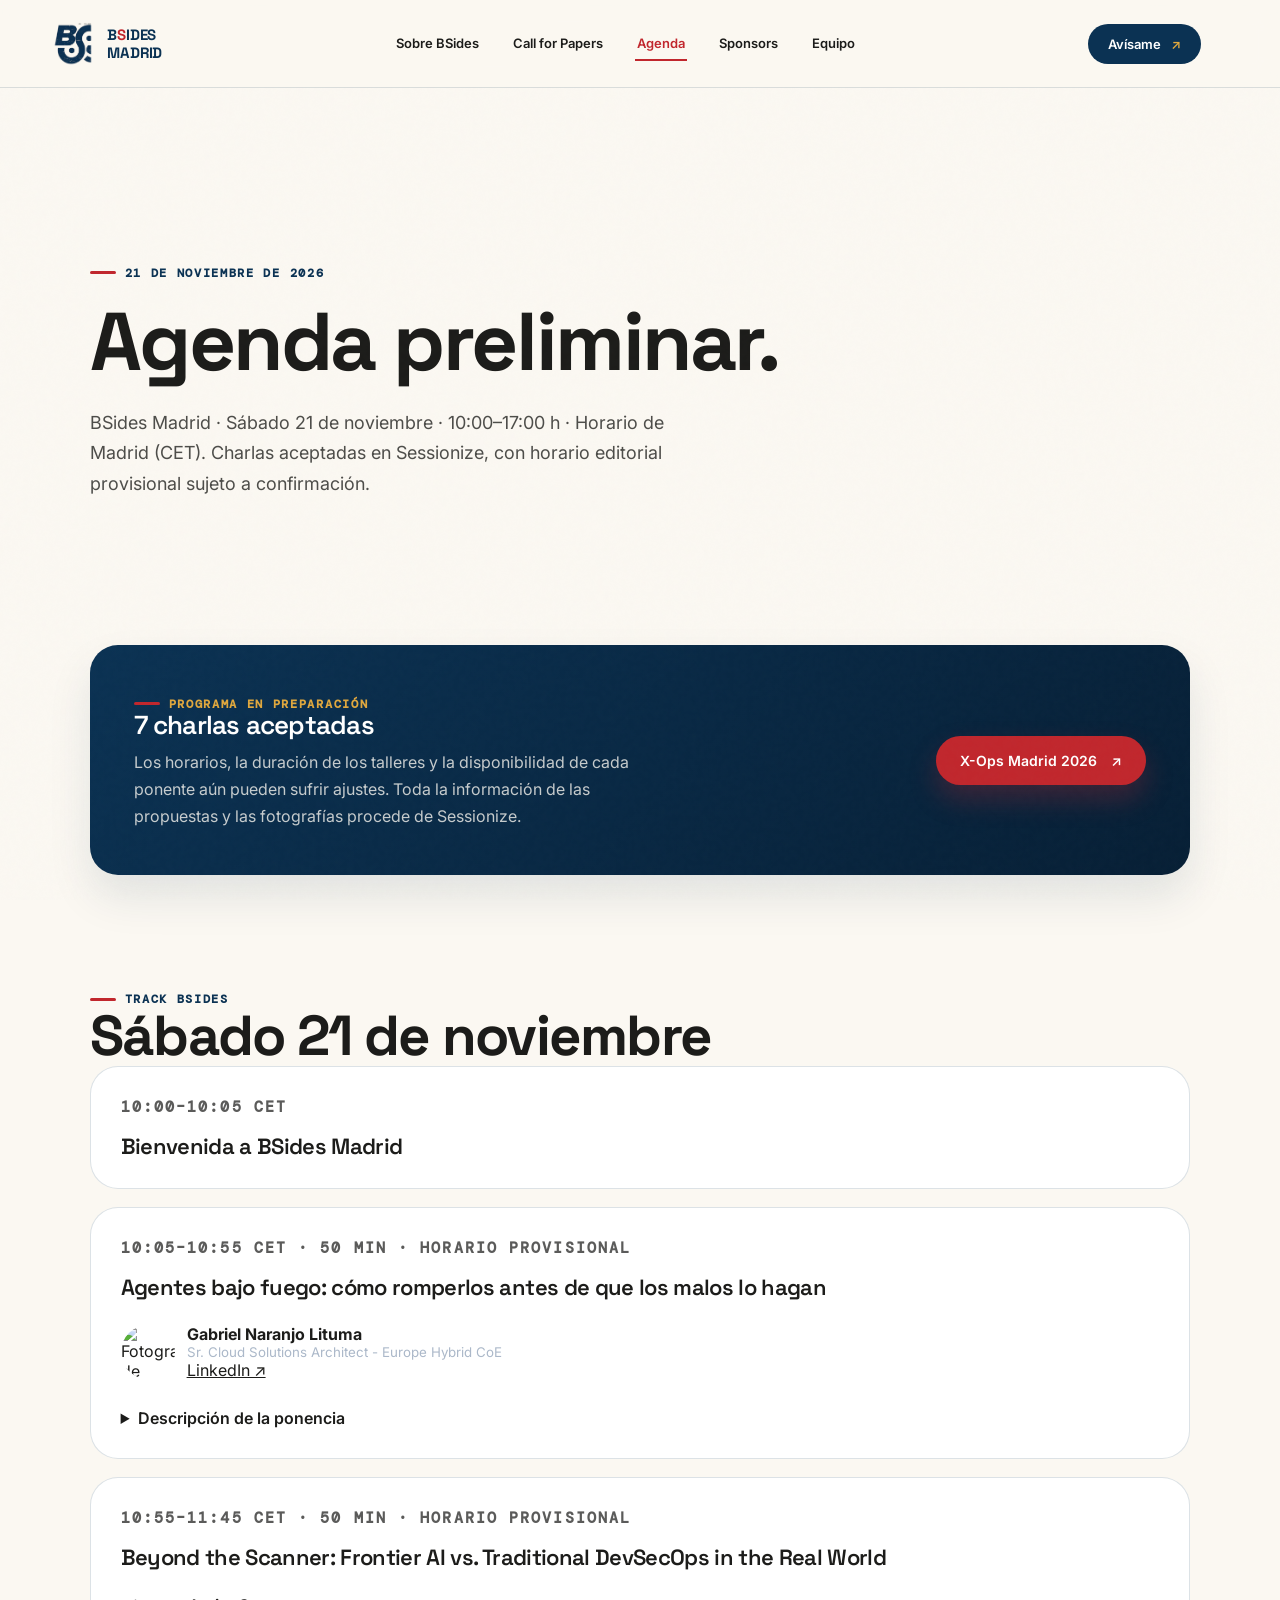
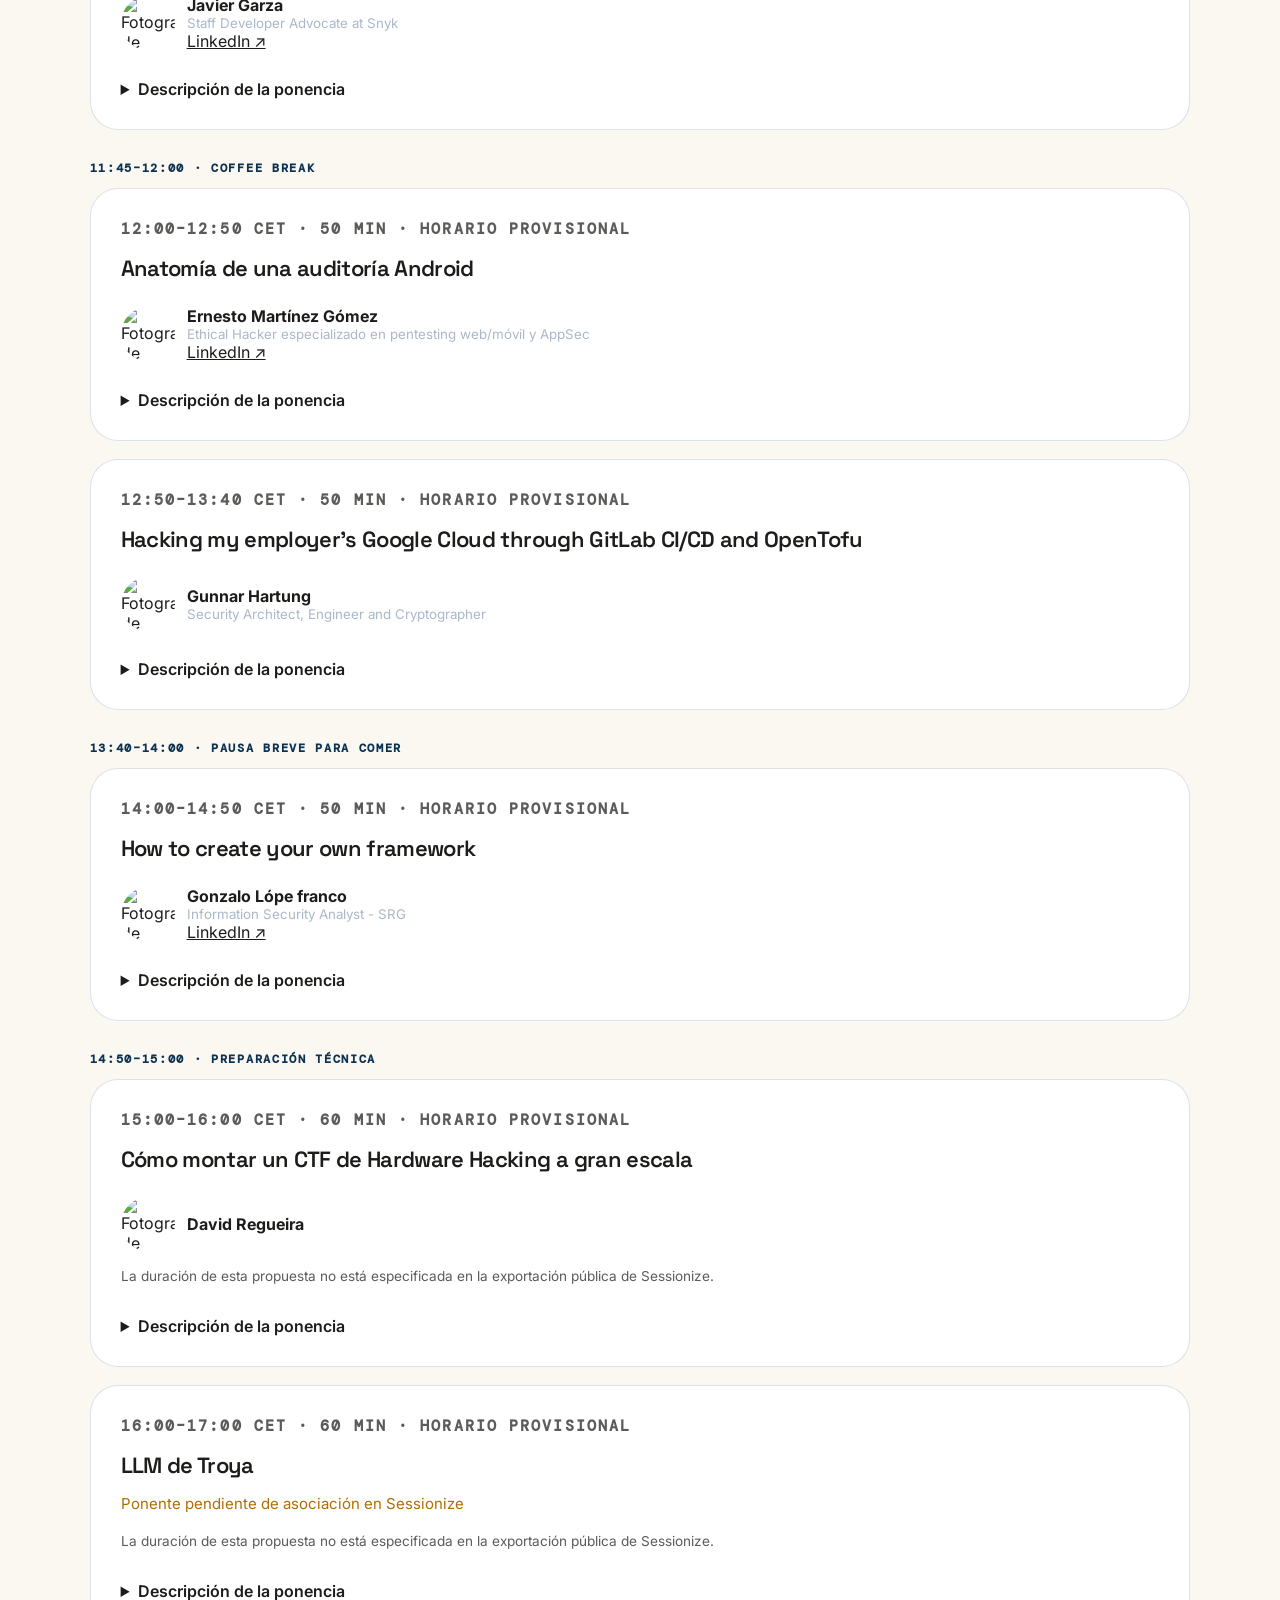
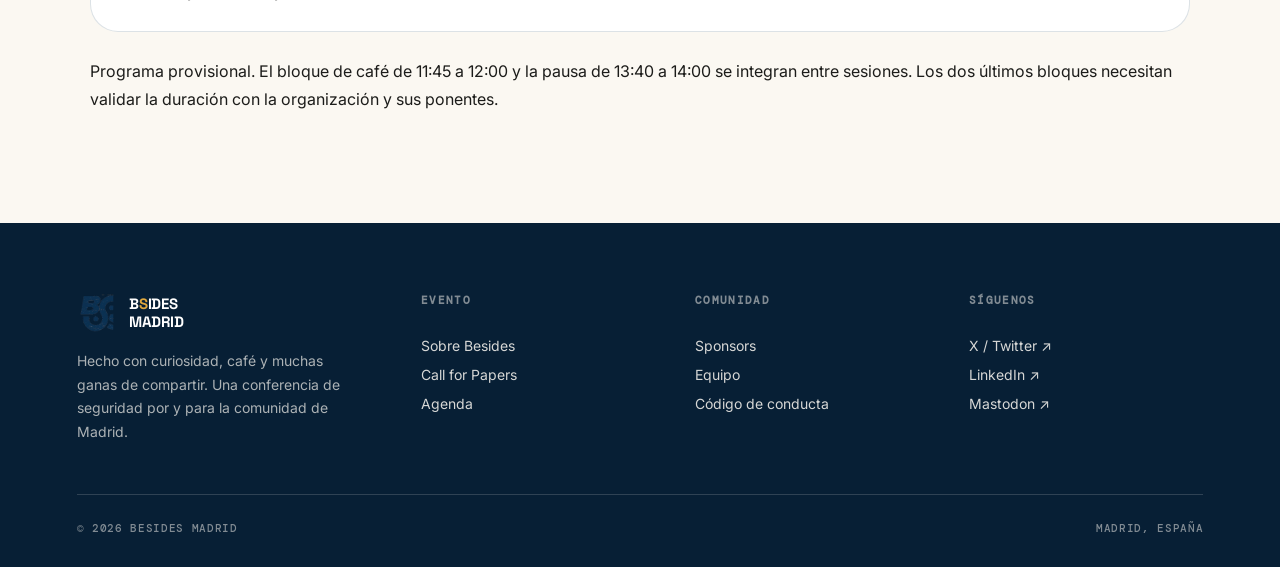
==== commit a2015e48: "fix(agenda): show seven BSides sessions with breaks as timeline markers" ====
--- a/agenda.html
+++ b/agenda.html
@@ -37,7 +37,7 @@
 <section class="section" style="padding-top:0"><div class="callout accent"><div><p class="eyebrow"><span></span> Programa en preparación</p><h3>7 charlas aceptadas</h3><p>Los horarios, la duración de los talleres y la disponibilidad de cada ponente aún pueden sufrir ajustes. Toda la información de las propuestas y las fotografías procede de Sessionize.</p></div><a class="btn btn-accent" href="https://xopsconference.com/madrid">X-Ops Madrid 2026 <span>↗</span></a></div></section>
 <section class="section" style="padding-top:0"><div class="section-heading"><p class="eyebrow"><span></span> Track BSides</p><h2>Sábado 21 de noviembre</h2></div>
 <article class="card" style="margin-bottom:18px"><p class="eyebrow">10:00–10:05 CET</p><h3>Bienvenida a BSides Madrid</h3></article>
-<article class="card" style="margin-bottom:18px" data-session-id="block-21-bsides-8"><p class="eyebrow">10:00–10:05 CET · 5 min · Horario provisional</p><h3>Apertura BSides Madrid 2026</h3><p style="color:#ae6e00">Ponente pendiente de asociación en Sessionize</p><details style="margin-top:14px"><summary style="cursor:pointer;font-weight:600">Descripción de la ponencia</summary><p style="white-space:pre-line;margin-top:12px">Bienvenida al track</p></details></article>
+
 <article class="card" style="margin-bottom:18px" data-session-id="1238855"><p class="eyebrow">10:05–10:55 CET · 50 min · Horario provisional</p><h3>Agentes bajo fuego: cómo romperlos antes de que los malos lo hagan</h3><div style="display:flex;align-items:center;gap:12px;margin-top:12px"><img src="https://cdn.sessionize.com/image/d817-400o400o1-snN7tWK2fr7Nn3tNrEgZCY.jpg" alt="Fotografía de Gabriel Naranjo Lituma" width="54" height="54" loading="lazy" style="width:54px;height:54px;border-radius:50%;object-fit:cover"><span><strong>Gabriel Naranjo Lituma</strong><small style="display:block;color:var(--text-muted,#abb8c9)"> Sr. Cloud Solutions Architect - Europe Hybrid CoE</small><a href="https://www.linkedin.com/in/gnl/" target="_blank" rel="noopener noreferrer" style="display:block">LinkedIn ↗</a></span></div><details style="margin-top:14px"><summary style="cursor:pointer;font-weight:600">Descripción de la ponencia</summary><p style="white-space:pre-line;margin-top:12px">Montar un agente de IA mola. Ponerlo en producción sin saber cómo se comporta ante prompt injection, fuga de datos o entradas chungas es jugar a la ruleta rusa con tu plataforma.
 
 En esta charla bajamos al barro de la seguridad aplicada a agentes con Azure AI Foundry: guardrails, evaluación de riesgo, red teaming automatizado y una demo en vivo para ver cuándo el agente responde, bloquea, filtra… o se la pega.
@@ -59,7 +59,8 @@
 The Hybrid Playbook: How to build an integrated pipeline where traditional tools handle the heavy lifting and deterministic gating, while frontier models handle deep context analysis, remediation advice, and triage.
 
 Whether you are a security engineer looking to adopt AI safely or a developer trying to cut through tool fatigue, you will walk away with a clear roadmap for when to leverage frontier AI—and when to stick to proven DevSecOps infrastructure.</p></details></article>
-<article class="card" style="margin-bottom:18px" data-session-id="block-21-bsides-9"><p class="eyebrow">11:45–12:00 CET · 15 min · Horario provisional</p><h3>Coffee break BSides</h3><p style="color:#ae6e00">Ponente pendiente de asociación en Sessionize</p><details style="margin-top:14px"><summary style="cursor:pointer;font-weight:600">Descripción de la ponencia</summary><p style="white-space:pre-line;margin-top:12px">Pausa de café</p></details></article>
+
+<div class="eyebrow" style="margin:12px 0">11:45–12:00 · Coffee break</div>
 <article class="card" style="margin-bottom:18px" data-session-id="1323102"><p class="eyebrow">12:00–12:50 CET · 50 min · Horario provisional</p><h3>Anatomía de una auditoría Android</h3><div style="display:flex;align-items:center;gap:12px;margin-top:12px"><img src="https://cdn.sessionize.com/image/04de-400o400o1-Xp63tivgEqQUqSNBsPetSq.jpg" alt="Fotografía de Ernesto Martínez Gómez" width="54" height="54" loading="lazy" style="width:54px;height:54px;border-radius:50%;object-fit:cover"><span><strong>Ernesto Martínez Gómez</strong><small style="display:block;color:var(--text-muted,#abb8c9)">Ethical Hacker especializado en pentesting web/móvil y AppSec</small><a href="https://www.linkedin.com/in/ernestomgz" target="_blank" rel="noopener noreferrer" style="display:block">LinkedIn ↗</a></span></div><details style="margin-top:14px"><summary style="cursor:pointer;font-weight:600">Descripción de la ponencia</summary><p style="white-space:pre-line;margin-top:12px">Un APK puede parecer el punto de partida de una auditoría Android, pero muchas veces acaba siendo solo la puerta de entrada: detrás aparecen APIs, configuraciones, decisiones de desarrollo y controles de seguridad que explican mucho más que el propio binario.
 
 En esta charla se recorrerá una auditoría Android desde una perspectiva práctica de AppSec: qué se revisa, cómo se valida el impacto, qué señales pueden aparecer durante el análisis y cómo convertir los resultados en recomendaciones útiles para equipos técnicos.
@@ -68,13 +69,15 @@
 <article class="card" style="margin-bottom:18px" data-session-id="1305707"><p class="eyebrow">12:50–13:40 CET · 50 min · Horario provisional</p><h3>Hacking my employer's Google Cloud through GitLab CI/CD and OpenTofu</h3><div style="display:flex;align-items:center;gap:12px;margin-top:12px"><img src="https://cdn.sessionize.com/image/e440-400o400o1-Q6uCQjAq3Pmm4CnaKekEgo.png" alt="Fotografía de Gunnar Hartung" width="54" height="54" loading="lazy" style="width:54px;height:54px;border-radius:50%;object-fit:cover"><span><strong>Gunnar Hartung</strong><small style="display:block;color:var(--text-muted,#abb8c9)">Security Architect, Engineer and Cryptographer</small></span></div><details style="margin-top:14px"><summary style="cursor:pointer;font-weight:600">Descripción de la ponencia</summary><p style="white-space:pre-line;margin-top:12px">In this talk I'll explain how I got myself organization admin privileges in my employer's Google Cloud organization by abusing GitLab's CI/CD pipelines.
 
 We had done everything by the book: Set up Workload Identity Federation on Google Cloud, merge requests on GitLab required approval. Still I found my way in - and I'll show you how.</p></details></article>
-<article class="card" style="margin-bottom:18px" data-session-id="block-21-bsides-10"><p class="eyebrow">13:40–14:00 CET · 20 min · Horario provisional</p><h3>Pausa para comer BSides</h3><p style="color:#ae6e00">Ponente pendiente de asociación en Sessionize</p><details style="margin-top:14px"><summary style="cursor:pointer;font-weight:600">Descripción de la ponencia</summary><p style="white-space:pre-line;margin-top:12px">Pausa breve de restauración</p></details></article>
+
+<div class="eyebrow" style="margin:12px 0">13:40–14:00 · Pausa breve para comer</div>
 <article class="card" style="margin-bottom:18px" data-session-id="1305284"><p class="eyebrow">14:00–14:50 CET · 50 min · Horario provisional</p><h3>How to create your own framework</h3><div style="display:flex;align-items:center;gap:12px;margin-top:12px"><img src="https://cdn.sessionize.com/image/4b1c-400o400o1-wuN5BkpMgzjPT2vPU55P84.jpg" alt="Fotografía de Gonzalo Lópe franco" width="54" height="54" loading="lazy" style="width:54px;height:54px;border-radius:50%;object-fit:cover"><span><strong>Gonzalo Lópe franco</strong><small style="display:block;color:var(--text-muted,#abb8c9)">Information Security Analyst - SRG</small><a href="Https://linkedin.com/in/ankeorum" target="_blank" rel="noopener noreferrer" style="display:block">LinkedIn ↗</a></span></div><details style="margin-top:14px"><summary style="cursor:pointer;font-weight:600">Descripción de la ponencia</summary><p style="white-space:pre-line;margin-top:12px">When you inherit a security the temptation is to pick ISO 27001, NIST, CIS Controls, take them together, and hope the tailoring happens later. It rarely does. What you end up with is a framework designed for everyone that serves no one particularly well.
 
 This talk is about a different approach: building your own.
 
 Not from a blank page, but from the deliberate composition of principles, controls, and operational practices that reflect the specific shape of your business, your risk appetite, and your people. Drawing on ongoing work developing a tailored operations and information security framework for a UK-domiciled insurance group operating across multiple jurisdictions, this session walks through the real decisions, trade-offs, and lessons learned along the way.</p></details></article>
-<article class="card" style="margin-bottom:18px" data-session-id="block-21-bsides-11"><p class="eyebrow">14:50–15:00 CET · 10 min · Horario provisional</p><h3>Preparación del siguiente bloque</h3><p style="color:#ae6e00">Ponente pendiente de asociación en Sessionize</p><details style="margin-top:14px"><summary style="cursor:pointer;font-weight:600">Descripción de la ponencia</summary><p style="white-space:pre-line;margin-top:12px">Transición técnica</p></details></article>
+
+<div class="eyebrow" style="margin:12px 0">14:50–15:00 · Preparación técnica</div>
 <article class="card" style="margin-bottom:18px" data-session-id="1363437"><p class="eyebrow">15:00–16:00 CET · 60 min · Horario provisional</p><h3>Cómo montar un CTF de Hardware Hacking a gran escala</h3><div style="display:flex;align-items:center;gap:12px;margin-top:12px"><img src="https://cdn.sessionize.com/image/841c-400o400o1-NzXUiJVpcr7JyXBu1DudBZ.jpg" alt="Fotografía de David Regueira" width="54" height="54" loading="lazy" style="width:54px;height:54px;border-radius:50%;object-fit:cover"><span><strong>David Regueira</strong></span></div><p style="font-size:.85rem">La duración de esta propuesta no está especificada en la exportación pública de Sessionize.</p><details style="margin-top:14px"><summary style="cursor:pointer;font-weight:600">Descripción de la ponencia</summary><p style="white-space:pre-line;margin-top:12px">Descubre cómo provisionar y preparar cientos de placas al año para concursos de Hardware Hacking: qué tener en cuenta, cómo organizar el proceso y los principales do’s &amp; don’ts para evitar problemas.</p></details></article>
 <article class="card" style="margin-bottom:18px" data-session-id="1363429"><p class="eyebrow">16:00–17:00 CET · 60 min · Horario provisional</p><h3>LLM de Troya</h3><p style="color:#ae6e00">Ponente pendiente de asociación en Sessionize</p><p style="font-size:.85rem">La duración de esta propuesta no está especificada en la exportación pública de Sessionize.</p><details style="margin-top:14px"><summary style="cursor:pointer;font-weight:600">Descripción de la ponencia</summary><p style="white-space:pre-line;margin-top:12px">Un simple «hola, ¿qué tal?» puede iniciar algo más que una conversación. Esta charla explora cómo un entrenamiento o fine-tuning malicioso puede incorporar comportamientos ocultos en los pesos de un LLM: responder con normalidad mientras intenta extraer información del contexto y enviarla a un servidor controlado por un atacante.
 Veremos cómo estas conductas pueden activarse ante determinadas condiciones y aprovechar las herramientas que la aplicación concede al modelo llamadas a APIs, navegación o ejecución de código para intentar materializar la filtración. Un recorrido por las puertas traseras en modelos y el riesgo de integrar una IA aparentemente fiable en sistemas con acceso a datos sensibles.</p></details></article>
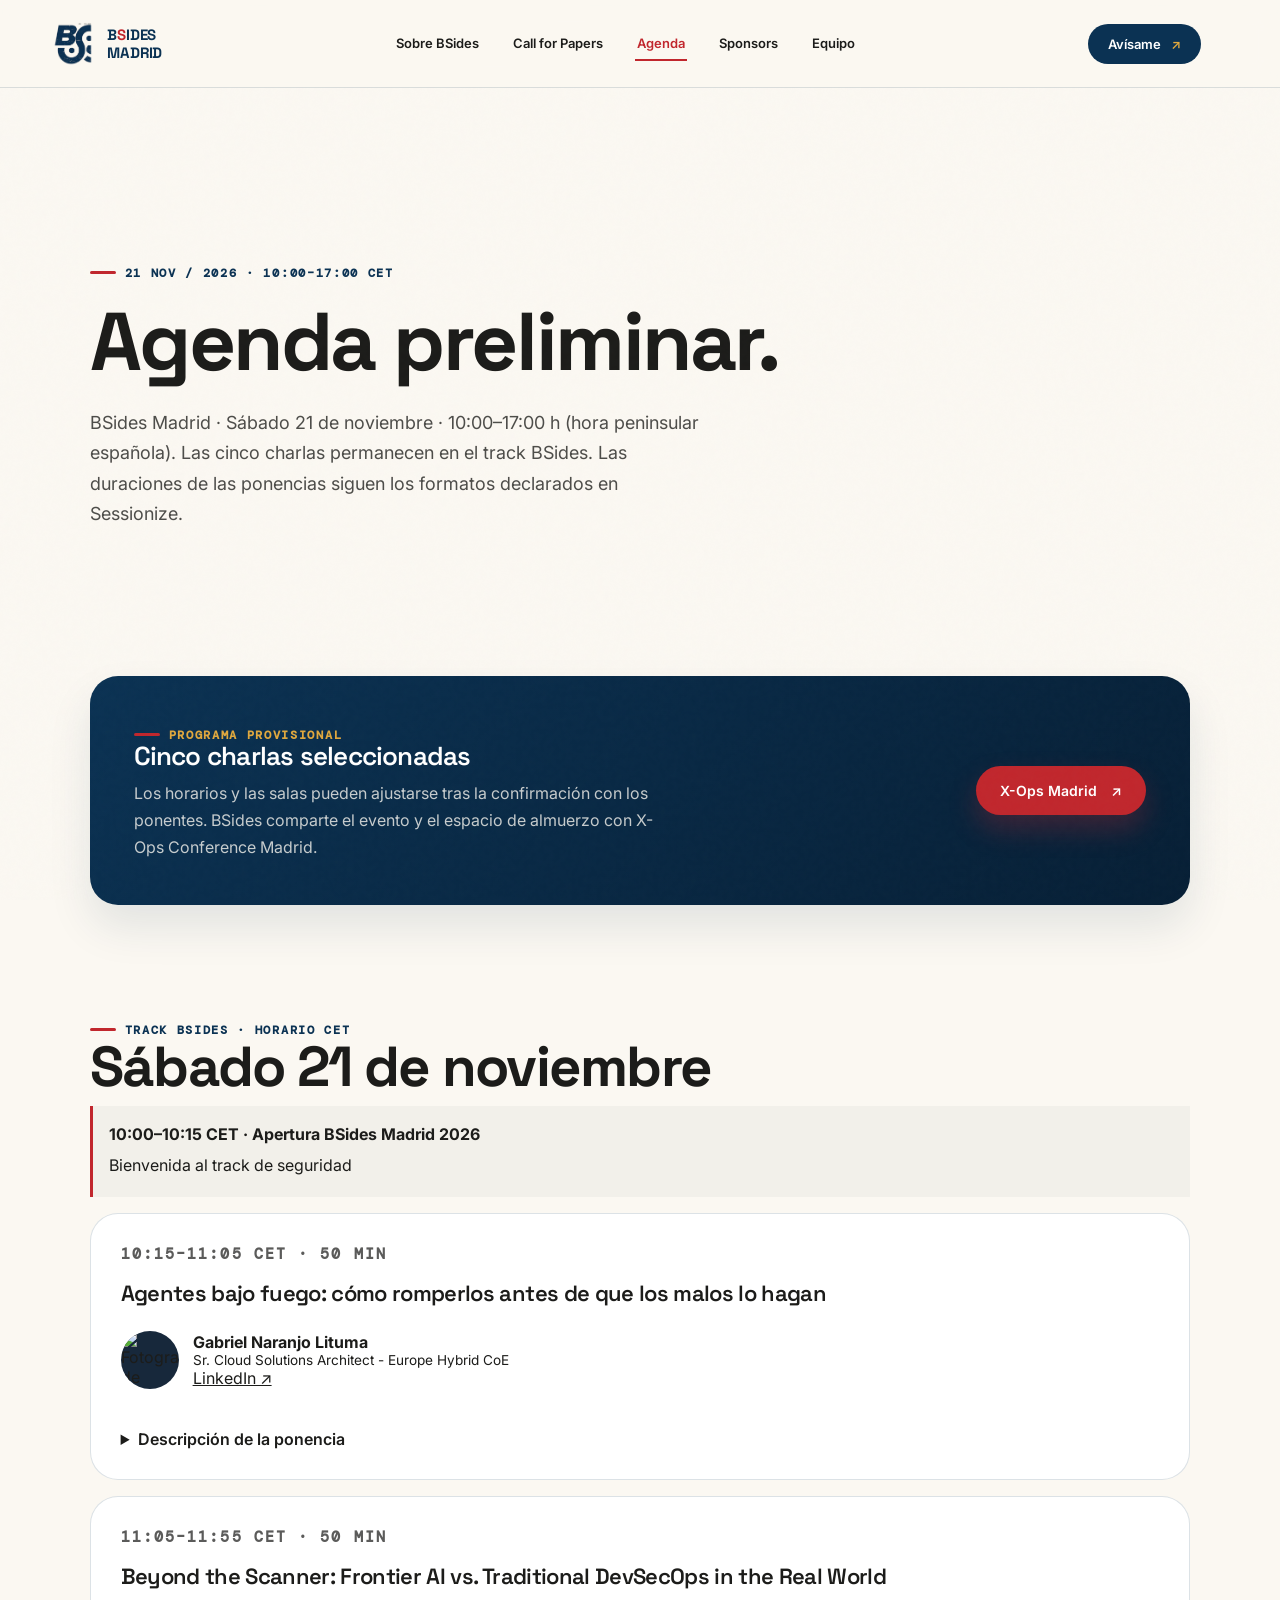
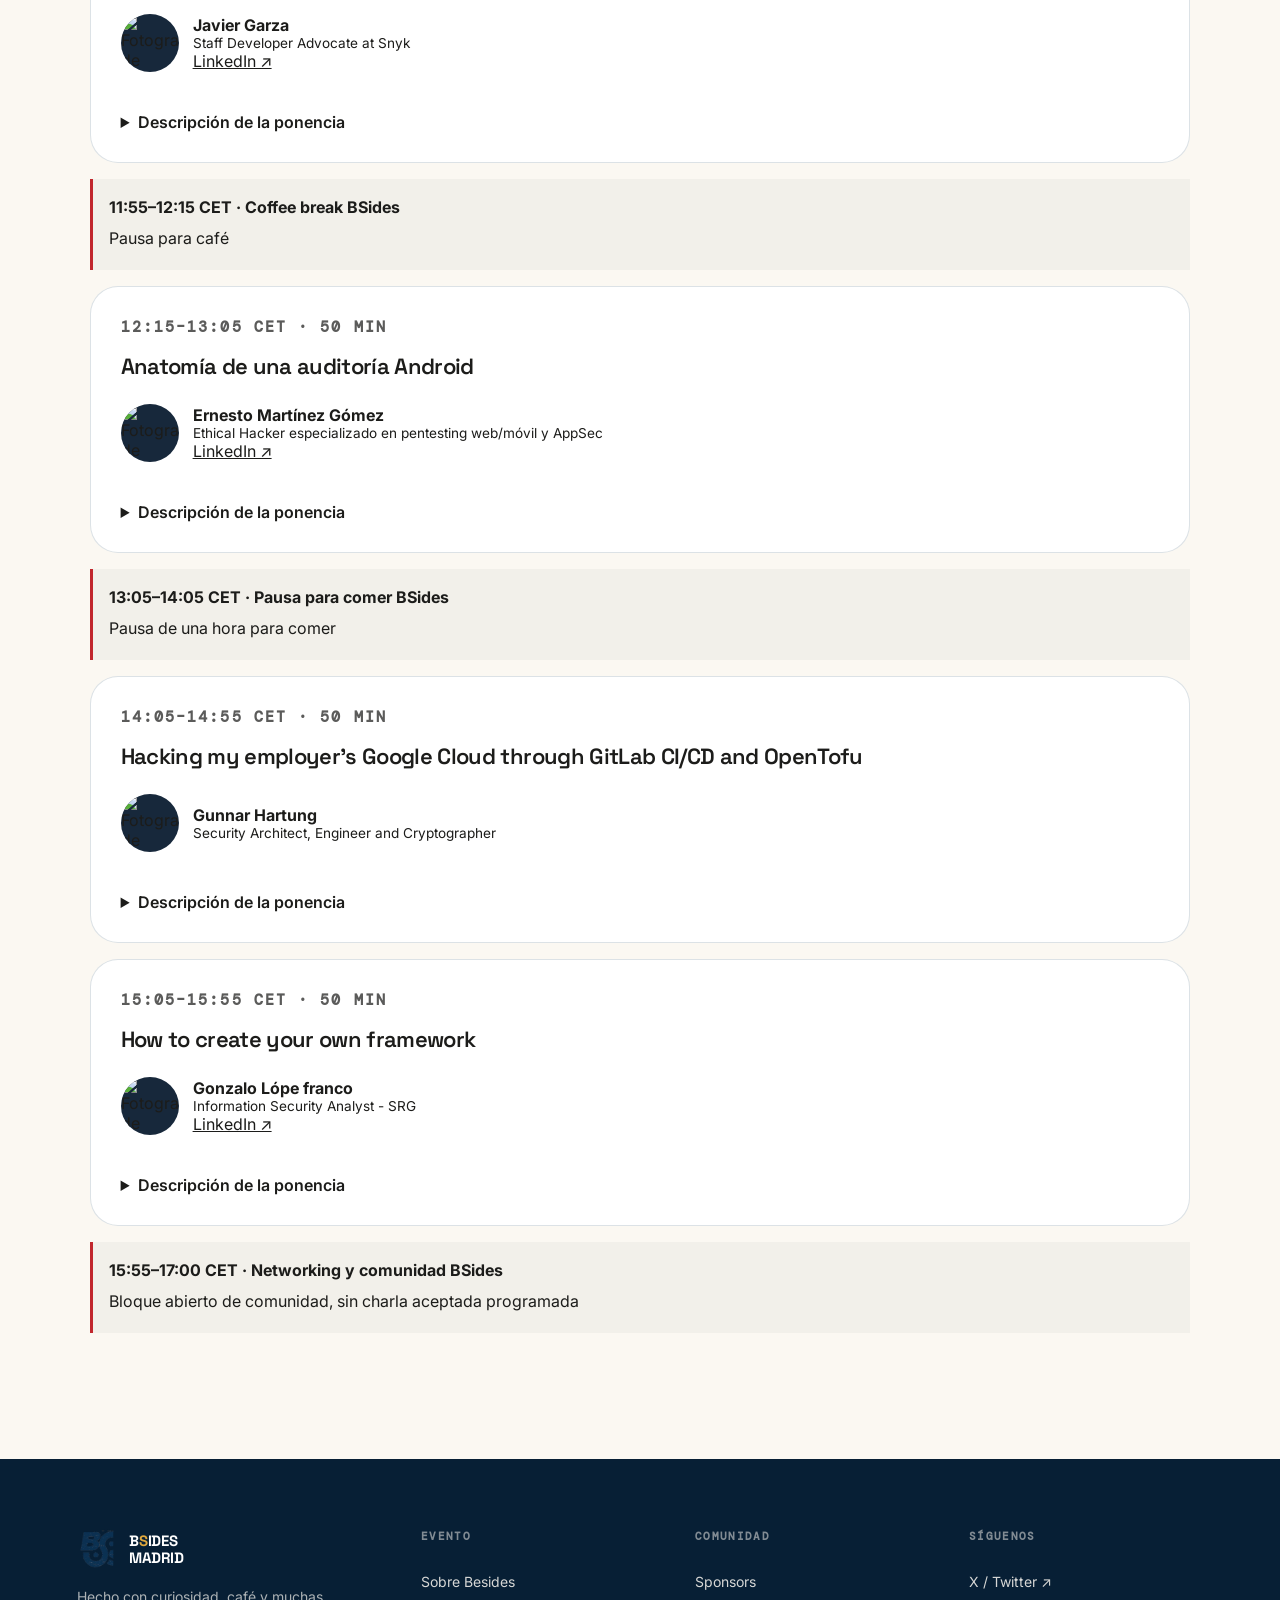
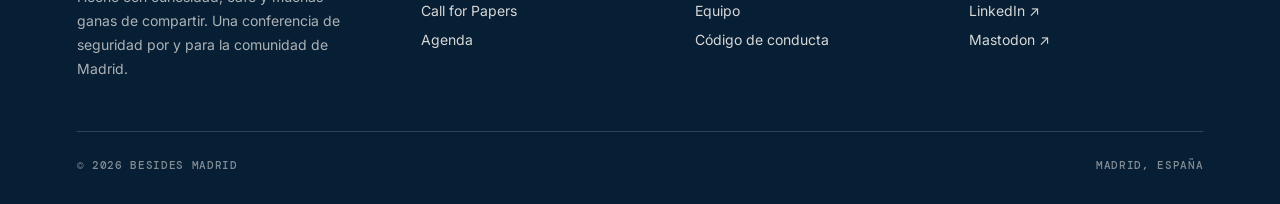
==== commit 489c4ef8: "refactor(bsides): five accepted talks, shared 60-minute Saturday lunch and updated 10-17 schedule" ====
--- a/agenda.html
+++ b/agenda.html
@@ -3,7 +3,7 @@
   <head>
     <meta charset="UTF-8" />
     <meta name="viewport" content="width=device-width, initial-scale=1.0" />
-    <meta name="description" content="Agenda de Besides Madrid: tracks, talleres y villages. El programa se publicará en cuanto se confirme la fecha." />
+    <meta name="description" content="Agenda preliminar BSides Madrid 2026, sábado 21 de noviembre, de 10:00 a 17:00 hora de Madrid. Cinco charlas aceptadas y una pausa de una hora para comer." />
     <title>Agenda — Besides Madrid</title>
     <link rel="icon" type="image/png" href="public/assets/favicon-32.png" sizes="32x32" />
     <link rel="icon" type="image/png" href="public/assets/favicon-192.png" sizes="192x192" />
@@ -33,18 +33,27 @@
     </header>
 
     <main>
-<section class="page-header"><p class="eyebrow"><span></span> 21 de noviembre de 2026</p><h1>Agenda preliminar.</h1><p class="lede">BSides Madrid · Sábado 21 de noviembre · 10:00–17:00 h · Horario de Madrid (CET). Charlas aceptadas en Sessionize, con horario editorial provisional sujeto a confirmación.</p></section>
-<section class="section" style="padding-top:0"><div class="callout accent"><div><p class="eyebrow"><span></span> Programa en preparación</p><h3>7 charlas aceptadas</h3><p>Los horarios, la duración de los talleres y la disponibilidad de cada ponente aún pueden sufrir ajustes. Toda la información de las propuestas y las fotografías procede de Sessionize.</p></div><a class="btn btn-accent" href="https://xopsconference.com/madrid">X-Ops Madrid 2026 <span>↗</span></a></div></section>
-<section class="section" style="padding-top:0"><div class="section-heading"><p class="eyebrow"><span></span> Track BSides</p><h2>Sábado 21 de noviembre</h2></div>
-<article class="card" style="margin-bottom:18px"><p class="eyebrow">10:00–10:05 CET</p><h3>Bienvenida a BSides Madrid</h3></article>
-
-<article class="card" style="margin-bottom:18px" data-session-id="1238855"><p class="eyebrow">10:05–10:55 CET · 50 min · Horario provisional</p><h3>Agentes bajo fuego: cómo romperlos antes de que los malos lo hagan</h3><div style="display:flex;align-items:center;gap:12px;margin-top:12px"><img src="https://cdn.sessionize.com/image/d817-400o400o1-snN7tWK2fr7Nn3tNrEgZCY.jpg" alt="Fotografía de Gabriel Naranjo Lituma" width="54" height="54" loading="lazy" style="width:54px;height:54px;border-radius:50%;object-fit:cover"><span><strong>Gabriel Naranjo Lituma</strong><small style="display:block;color:var(--text-muted,#abb8c9)"> Sr. Cloud Solutions Architect - Europe Hybrid CoE</small><a href="https://www.linkedin.com/in/gnl/" target="_blank" rel="noopener noreferrer" style="display:block">LinkedIn ↗</a></span></div><details style="margin-top:14px"><summary style="cursor:pointer;font-weight:600">Descripción de la ponencia</summary><p style="white-space:pre-line;margin-top:12px">Montar un agente de IA mola. Ponerlo en producción sin saber cómo se comporta ante prompt injection, fuga de datos o entradas chungas es jugar a la ruleta rusa con tu plataforma.
+  <section class="page-header">
+    <p class="eyebrow"><span></span> 21 NOV / 2026 · 10:00–17:00 CET</p>
+    <h1>Agenda preliminar.</h1>
+    <p class="lede">BSides Madrid · Sábado 21 de noviembre · 10:00–17:00 h (hora peninsular española). Las cinco charlas permanecen en el track BSides. Las duraciones de las ponencias siguen los formatos declarados en Sessionize.</p>
+  </section>
+  <section class="section" style="padding-top:0">
+    <div class="callout accent">
+      <div><p class="eyebrow"><span></span> Programa provisional</p><h3>Cinco charlas seleccionadas</h3><p>Los horarios y las salas pueden ajustarse tras la confirmación con los ponentes. BSides comparte el evento y el espacio de almuerzo con X-Ops Conference Madrid.</p></div>
+      <a class="btn btn-accent" href="https://xopsconference.com/madrid" rel="noopener noreferrer">X-Ops Madrid <span>↗</span></a>
+    </div>
+  </section>
+  <section class="section" style="padding-top:0">
+    <div class="section-heading"><p class="eyebrow"><span></span> Track BSides · horario CET</p><h2>Sábado 21 de noviembre</h2></div>
+    <div style="padding:18px 16px;margin:10px 0 16px;border-left:3px solid var(--accent, #d8e751);background:rgba(128,128,128,.07)"><strong>10:00–10:15 CET · Apertura BSides Madrid 2026</strong><p style="margin-top:8px">Bienvenida al track de seguridad</p></div>
+<article class="card" data-session-id="1238855" style="margin-bottom:16px"><p class="eyebrow">10:15–11:05 CET · 50 min</p><h3>Agentes bajo fuego: cómo romperlos antes de que los malos lo hagan</h3><div style="display:flex;align-items:center;gap:14px;margin:12px 0"><img src="https://cdn.sessionize.com/image/d817-400o400o1-snN7tWK2fr7Nn3tNrEgZCY.jpg" alt="Fotografía de Gabriel Naranjo Lituma" loading="lazy" width="58" height="58" style="flex:none;width:58px;height:58px;border-radius:50%;object-fit:cover;background:#17283b"><div><strong style="display:block">Gabriel Naranjo Lituma</strong><span style="display:block;font-size:.85rem"> Sr. Cloud Solutions Architect - Europe Hybrid CoE</span><a href="https://www.linkedin.com/in/gnl/" rel="noopener noreferrer" target="_blank">LinkedIn ↗</a></div></div><details style="margin-top:14px"><summary style="cursor:pointer;font-weight:600">Descripción de la ponencia</summary><p style="white-space:pre-line;margin-top:12px">Montar un agente de IA mola. Ponerlo en producción sin saber cómo se comporta ante prompt injection, fuga de datos o entradas chungas es jugar a la ruleta rusa con tu plataforma.
 
 En esta charla bajamos al barro de la seguridad aplicada a agentes con Azure AI Foundry: guardrails, evaluación de riesgo, red teaming automatizado y una demo en vivo para ver cuándo el agente responde, bloquea, filtra… o se la pega.
 
 Una sesión práctica, gamberra y muy X-Ops para perfiles SecOps, DevSecOps, AIOps y cualquiera que no quiera que su agente acabe siendo el becario del atacante.
 </p></details></article>
-<article class="card" style="margin-bottom:18px" data-session-id="1311118"><p class="eyebrow">10:55–11:45 CET · 50 min · Horario provisional</p><h3>Beyond the Scanner: Frontier AI vs. Traditional DevSecOps in the Real World</h3><div style="display:flex;align-items:center;gap:12px;margin-top:12px"><img src="https://cdn.sessionize.com/image/3bdf-400o400o1-Dp9ro3foaHU4UsyrdmepUi.jpg" alt="Fotografía de Javier Garza" width="54" height="54" loading="lazy" style="width:54px;height:54px;border-radius:50%;object-fit:cover"><span><strong>Javier Garza</strong><small style="display:block;color:var(--text-muted,#abb8c9)">Staff Developer Advocate at Snyk</small><a href="https://www.linkedin.com/in/jjgarza/" target="_blank" rel="noopener noreferrer" style="display:block">LinkedIn ↗</a></span></div><details style="margin-top:14px"><summary style="cursor:pointer;font-weight:600">Descripción de la ponencia</summary><p style="white-space:pre-line;margin-top:12px">Abstract
+<article class="card" data-session-id="1311118" style="margin-bottom:16px"><p class="eyebrow">11:05–11:55 CET · 50 min</p><h3>Beyond the Scanner: Frontier AI vs. Traditional DevSecOps in the Real World</h3><div style="display:flex;align-items:center;gap:14px;margin:12px 0"><img src="https://cdn.sessionize.com/image/3bdf-400o400o1-Dp9ro3foaHU4UsyrdmepUi.jpg" alt="Fotografía de Javier Garza" loading="lazy" width="58" height="58" style="flex:none;width:58px;height:58px;border-radius:50%;object-fit:cover;background:#17283b"><div><strong style="display:block">Javier Garza</strong><span style="display:block;font-size:.85rem">Staff Developer Advocate at Snyk</span><a href="https://www.linkedin.com/in/jjgarza/" rel="noopener noreferrer" target="_blank">LinkedIn ↗</a></div></div><details style="margin-top:14px"><summary style="cursor:pointer;font-weight:600">Descripción de la ponencia</summary><p style="white-space:pre-line;margin-top:12px">Abstract
 As frontier AI models become more capable, engineering teams are increasingly tempted to point LLMs at everything from static code analysis to threat modeling and incident response. But are frontier models actually here to replace your existing DevSecOps toolchain, or are they expensive hammers looking for the wrong nails?
 
 This talk cuts through the hype to provide a pragmatic, battle-tested framework for combining frontier AI models with traditional DevSecOps tools. We will examine the distinct strengths and failure modes of both paradigms—comparing deterministic tools (SAST, DAST, SCA, linters) with probabilistic reasoning engines (frontier LLMs).
@@ -59,30 +68,23 @@
 The Hybrid Playbook: How to build an integrated pipeline where traditional tools handle the heavy lifting and deterministic gating, while frontier models handle deep context analysis, remediation advice, and triage.
 
 Whether you are a security engineer looking to adopt AI safely or a developer trying to cut through tool fatigue, you will walk away with a clear roadmap for when to leverage frontier AI—and when to stick to proven DevSecOps infrastructure.</p></details></article>
-
-<div class="eyebrow" style="margin:12px 0">11:45–12:00 · Coffee break</div>
-<article class="card" style="margin-bottom:18px" data-session-id="1323102"><p class="eyebrow">12:00–12:50 CET · 50 min · Horario provisional</p><h3>Anatomía de una auditoría Android</h3><div style="display:flex;align-items:center;gap:12px;margin-top:12px"><img src="https://cdn.sessionize.com/image/04de-400o400o1-Xp63tivgEqQUqSNBsPetSq.jpg" alt="Fotografía de Ernesto Martínez Gómez" width="54" height="54" loading="lazy" style="width:54px;height:54px;border-radius:50%;object-fit:cover"><span><strong>Ernesto Martínez Gómez</strong><small style="display:block;color:var(--text-muted,#abb8c9)">Ethical Hacker especializado en pentesting web/móvil y AppSec</small><a href="https://www.linkedin.com/in/ernestomgz" target="_blank" rel="noopener noreferrer" style="display:block">LinkedIn ↗</a></span></div><details style="margin-top:14px"><summary style="cursor:pointer;font-weight:600">Descripción de la ponencia</summary><p style="white-space:pre-line;margin-top:12px">Un APK puede parecer el punto de partida de una auditoría Android, pero muchas veces acaba siendo solo la puerta de entrada: detrás aparecen APIs, configuraciones, decisiones de desarrollo y controles de seguridad que explican mucho más que el propio binario.
+<div style="padding:18px 16px;margin:10px 0 16px;border-left:3px solid var(--accent, #d8e751);background:rgba(128,128,128,.07)"><strong>11:55–12:15 CET · Coffee break BSides</strong><p style="margin-top:8px">Pausa para café</p></div>
+<article class="card" data-session-id="1323102" style="margin-bottom:16px"><p class="eyebrow">12:15–13:05 CET · 50 min</p><h3>Anatomía de una auditoría Android</h3><div style="display:flex;align-items:center;gap:14px;margin:12px 0"><img src="https://cdn.sessionize.com/image/04de-400o400o1-Xp63tivgEqQUqSNBsPetSq.jpg" alt="Fotografía de Ernesto Martínez Gómez" loading="lazy" width="58" height="58" style="flex:none;width:58px;height:58px;border-radius:50%;object-fit:cover;background:#17283b"><div><strong style="display:block">Ernesto Martínez Gómez</strong><span style="display:block;font-size:.85rem">Ethical Hacker especializado en pentesting web/móvil y AppSec</span><a href="https://www.linkedin.com/in/ernestomgz" rel="noopener noreferrer" target="_blank">LinkedIn ↗</a></div></div><details style="margin-top:14px"><summary style="cursor:pointer;font-weight:600">Descripción de la ponencia</summary><p style="white-space:pre-line;margin-top:12px">Un APK puede parecer el punto de partida de una auditoría Android, pero muchas veces acaba siendo solo la puerta de entrada: detrás aparecen APIs, configuraciones, decisiones de desarrollo y controles de seguridad que explican mucho más que el propio binario.
 
 En esta charla se recorrerá una auditoría Android desde una perspectiva práctica de AppSec: qué se revisa, cómo se valida el impacto, qué señales pueden aparecer durante el análisis y cómo convertir los resultados en recomendaciones útiles para equipos técnicos.
 
 El objetivo no es hacer un tutorial de herramientas, sino mostrar cómo pensar una auditoría móvil de forma ordenada: desde el análisis inicial hasta la comunicación de hallazgos, priorización de riesgos y remediación. Además, se comentará cómo algunas lecciones del pentesting móvil pueden ayudar a mejorar el ciclo de desarrollo y reducir problemas recurrentes en futuras versiones.</p></details></article>
-<article class="card" style="margin-bottom:18px" data-session-id="1305707"><p class="eyebrow">12:50–13:40 CET · 50 min · Horario provisional</p><h3>Hacking my employer's Google Cloud through GitLab CI/CD and OpenTofu</h3><div style="display:flex;align-items:center;gap:12px;margin-top:12px"><img src="https://cdn.sessionize.com/image/e440-400o400o1-Q6uCQjAq3Pmm4CnaKekEgo.png" alt="Fotografía de Gunnar Hartung" width="54" height="54" loading="lazy" style="width:54px;height:54px;border-radius:50%;object-fit:cover"><span><strong>Gunnar Hartung</strong><small style="display:block;color:var(--text-muted,#abb8c9)">Security Architect, Engineer and Cryptographer</small></span></div><details style="margin-top:14px"><summary style="cursor:pointer;font-weight:600">Descripción de la ponencia</summary><p style="white-space:pre-line;margin-top:12px">In this talk I'll explain how I got myself organization admin privileges in my employer's Google Cloud organization by abusing GitLab's CI/CD pipelines.
+<div style="padding:18px 16px;margin:10px 0 16px;border-left:3px solid var(--accent, #d8e751);background:rgba(128,128,128,.07)"><strong>13:05–14:05 CET · Pausa para comer BSides</strong><p style="margin-top:8px">Pausa de una hora para comer</p></div>
+<article class="card" data-session-id="1305707" style="margin-bottom:16px"><p class="eyebrow">14:05–14:55 CET · 50 min</p><h3>Hacking my employer's Google Cloud through GitLab CI/CD and OpenTofu</h3><div style="display:flex;align-items:center;gap:14px;margin:12px 0"><img src="https://cdn.sessionize.com/image/e440-400o400o1-Q6uCQjAq3Pmm4CnaKekEgo.png" alt="Fotografía de Gunnar Hartung" loading="lazy" width="58" height="58" style="flex:none;width:58px;height:58px;border-radius:50%;object-fit:cover;background:#17283b"><div><strong style="display:block">Gunnar Hartung</strong><span style="display:block;font-size:.85rem">Security Architect, Engineer and Cryptographer</span></div></div><details style="margin-top:14px"><summary style="cursor:pointer;font-weight:600">Descripción de la ponencia</summary><p style="white-space:pre-line;margin-top:12px">In this talk I'll explain how I got myself organization admin privileges in my employer's Google Cloud organization by abusing GitLab's CI/CD pipelines.
 
 We had done everything by the book: Set up Workload Identity Federation on Google Cloud, merge requests on GitLab required approval. Still I found my way in - and I'll show you how.</p></details></article>
-
-<div class="eyebrow" style="margin:12px 0">13:40–14:00 · Pausa breve para comer</div>
-<article class="card" style="margin-bottom:18px" data-session-id="1305284"><p class="eyebrow">14:00–14:50 CET · 50 min · Horario provisional</p><h3>How to create your own framework</h3><div style="display:flex;align-items:center;gap:12px;margin-top:12px"><img src="https://cdn.sessionize.com/image/4b1c-400o400o1-wuN5BkpMgzjPT2vPU55P84.jpg" alt="Fotografía de Gonzalo Lópe franco" width="54" height="54" loading="lazy" style="width:54px;height:54px;border-radius:50%;object-fit:cover"><span><strong>Gonzalo Lópe franco</strong><small style="display:block;color:var(--text-muted,#abb8c9)">Information Security Analyst - SRG</small><a href="Https://linkedin.com/in/ankeorum" target="_blank" rel="noopener noreferrer" style="display:block">LinkedIn ↗</a></span></div><details style="margin-top:14px"><summary style="cursor:pointer;font-weight:600">Descripción de la ponencia</summary><p style="white-space:pre-line;margin-top:12px">When you inherit a security the temptation is to pick ISO 27001, NIST, CIS Controls, take them together, and hope the tailoring happens later. It rarely does. What you end up with is a framework designed for everyone that serves no one particularly well.
+<article class="card" data-session-id="1305284" style="margin-bottom:16px"><p class="eyebrow">15:05–15:55 CET · 50 min</p><h3>How to create your own framework</h3><div style="display:flex;align-items:center;gap:14px;margin:12px 0"><img src="https://cdn.sessionize.com/image/4b1c-400o400o1-wuN5BkpMgzjPT2vPU55P84.jpg" alt="Fotografía de Gonzalo Lópe franco" loading="lazy" width="58" height="58" style="flex:none;width:58px;height:58px;border-radius:50%;object-fit:cover;background:#17283b"><div><strong style="display:block">Gonzalo Lópe franco</strong><span style="display:block;font-size:.85rem">Information Security Analyst - SRG</span><a href="Https://linkedin.com/in/ankeorum" rel="noopener noreferrer" target="_blank">LinkedIn ↗</a></div></div><details style="margin-top:14px"><summary style="cursor:pointer;font-weight:600">Descripción de la ponencia</summary><p style="white-space:pre-line;margin-top:12px">When you inherit a security the temptation is to pick ISO 27001, NIST, CIS Controls, take them together, and hope the tailoring happens later. It rarely does. What you end up with is a framework designed for everyone that serves no one particularly well.
 
 This talk is about a different approach: building your own.
 
 Not from a blank page, but from the deliberate composition of principles, controls, and operational practices that reflect the specific shape of your business, your risk appetite, and your people. Drawing on ongoing work developing a tailored operations and information security framework for a UK-domiciled insurance group operating across multiple jurisdictions, this session walks through the real decisions, trade-offs, and lessons learned along the way.</p></details></article>
-
-<div class="eyebrow" style="margin:12px 0">14:50–15:00 · Preparación técnica</div>
-<article class="card" style="margin-bottom:18px" data-session-id="1363437"><p class="eyebrow">15:00–16:00 CET · 60 min · Horario provisional</p><h3>Cómo montar un CTF de Hardware Hacking a gran escala</h3><div style="display:flex;align-items:center;gap:12px;margin-top:12px"><img src="https://cdn.sessionize.com/image/841c-400o400o1-NzXUiJVpcr7JyXBu1DudBZ.jpg" alt="Fotografía de David Regueira" width="54" height="54" loading="lazy" style="width:54px;height:54px;border-radius:50%;object-fit:cover"><span><strong>David Regueira</strong></span></div><p style="font-size:.85rem">La duración de esta propuesta no está especificada en la exportación pública de Sessionize.</p><details style="margin-top:14px"><summary style="cursor:pointer;font-weight:600">Descripción de la ponencia</summary><p style="white-space:pre-line;margin-top:12px">Descubre cómo provisionar y preparar cientos de placas al año para concursos de Hardware Hacking: qué tener en cuenta, cómo organizar el proceso y los principales do’s &amp; don’ts para evitar problemas.</p></details></article>
-<article class="card" style="margin-bottom:18px" data-session-id="1363429"><p class="eyebrow">16:00–17:00 CET · 60 min · Horario provisional</p><h3>LLM de Troya</h3><p style="color:#ae6e00">Ponente pendiente de asociación en Sessionize</p><p style="font-size:.85rem">La duración de esta propuesta no está especificada en la exportación pública de Sessionize.</p><details style="margin-top:14px"><summary style="cursor:pointer;font-weight:600">Descripción de la ponencia</summary><p style="white-space:pre-line;margin-top:12px">Un simple «hola, ¿qué tal?» puede iniciar algo más que una conversación. Esta charla explora cómo un entrenamiento o fine-tuning malicioso puede incorporar comportamientos ocultos en los pesos de un LLM: responder con normalidad mientras intenta extraer información del contexto y enviarla a un servidor controlado por un atacante.
-Veremos cómo estas conductas pueden activarse ante determinadas condiciones y aprovechar las herramientas que la aplicación concede al modelo llamadas a APIs, navegación o ejecución de código para intentar materializar la filtración. Un recorrido por las puertas traseras en modelos y el riesgo de integrar una IA aparentemente fiable en sistemas con acceso a datos sensibles.</p></details></article>
-<p style="margin-top:26px">Programa provisional. El bloque de café de 11:45 a 12:00 y la pausa de 13:40 a 14:00 se integran entre sesiones. Los dos últimos bloques necesitan validar la duración con la organización y sus ponentes.</p>
-</section>
+<div style="padding:18px 16px;margin:10px 0 16px;border-left:3px solid var(--accent, #d8e751);background:rgba(128,128,128,.07)"><strong>15:55–17:00 CET · Networking y comunidad BSides</strong><p style="margin-top:8px">Bloque abierto de comunidad, sin charla aceptada programada</p></div>
+  </section>
 </main>
 
     <footer>
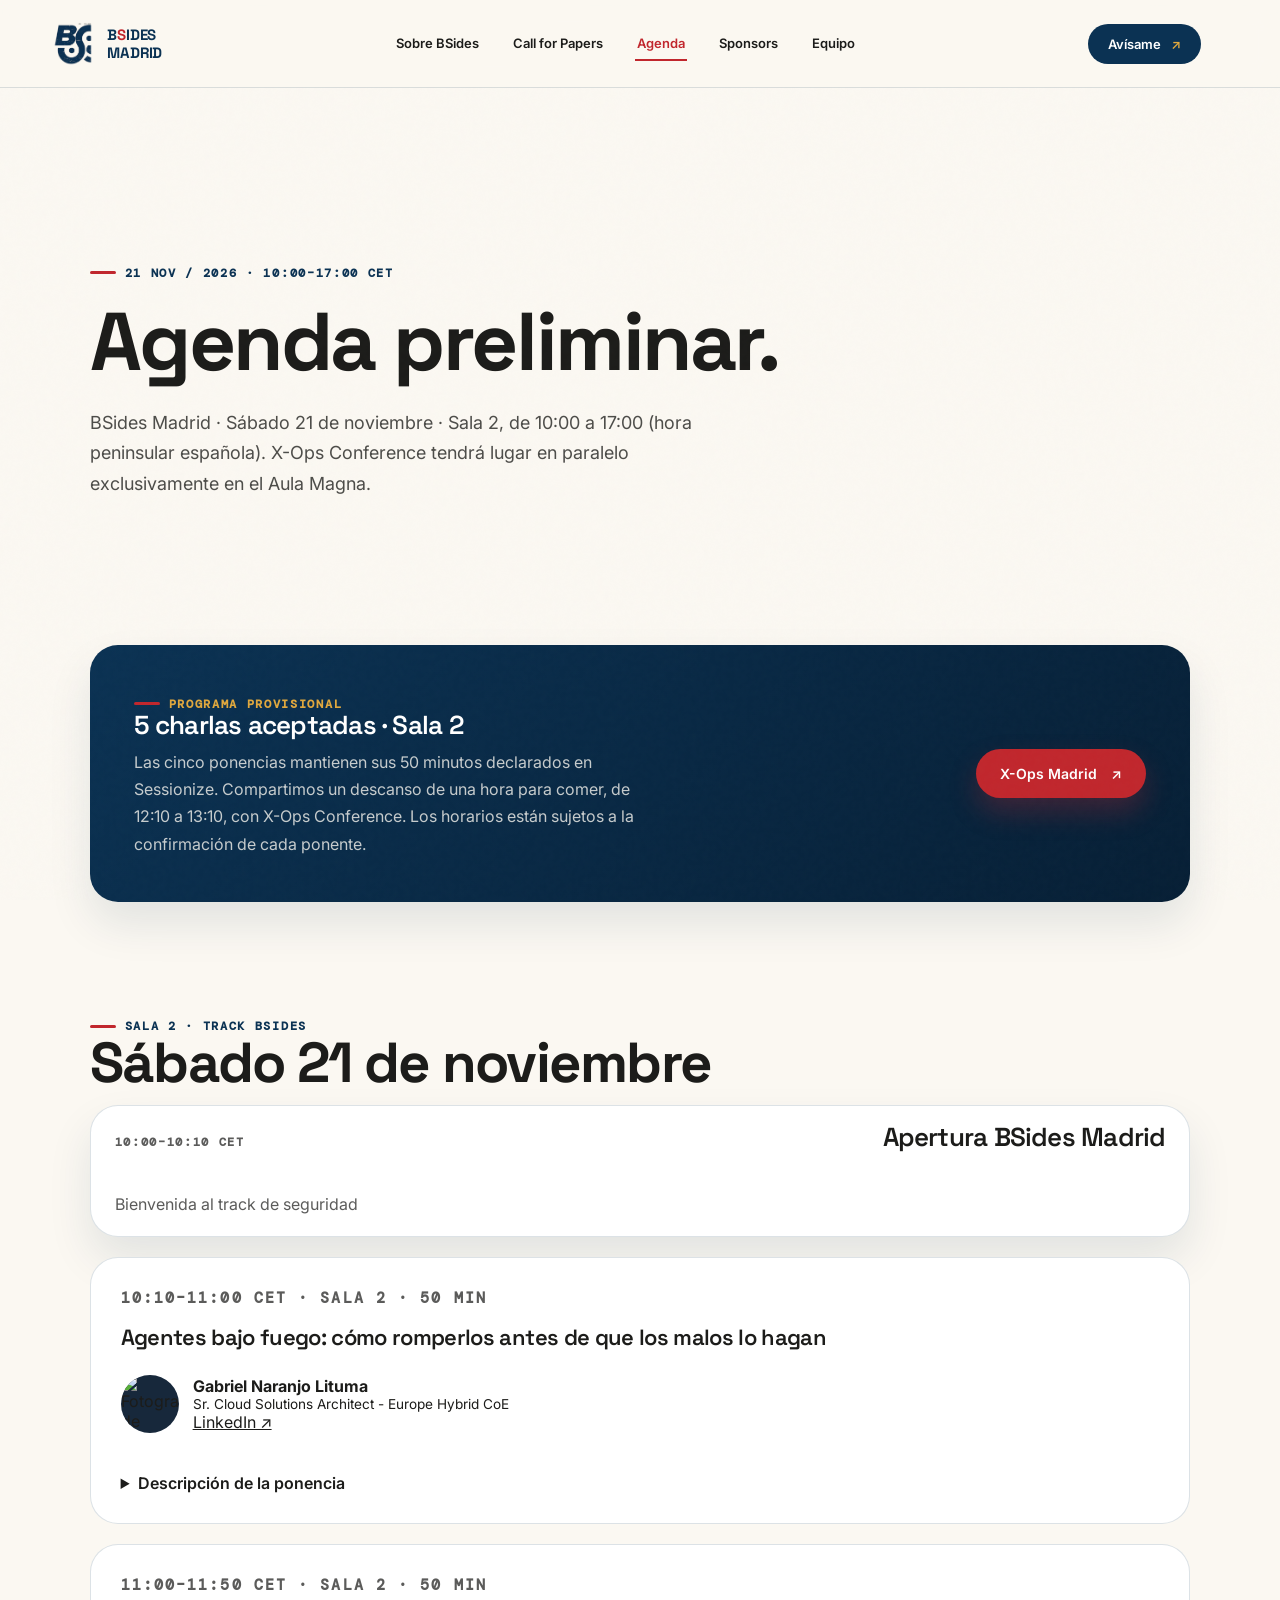
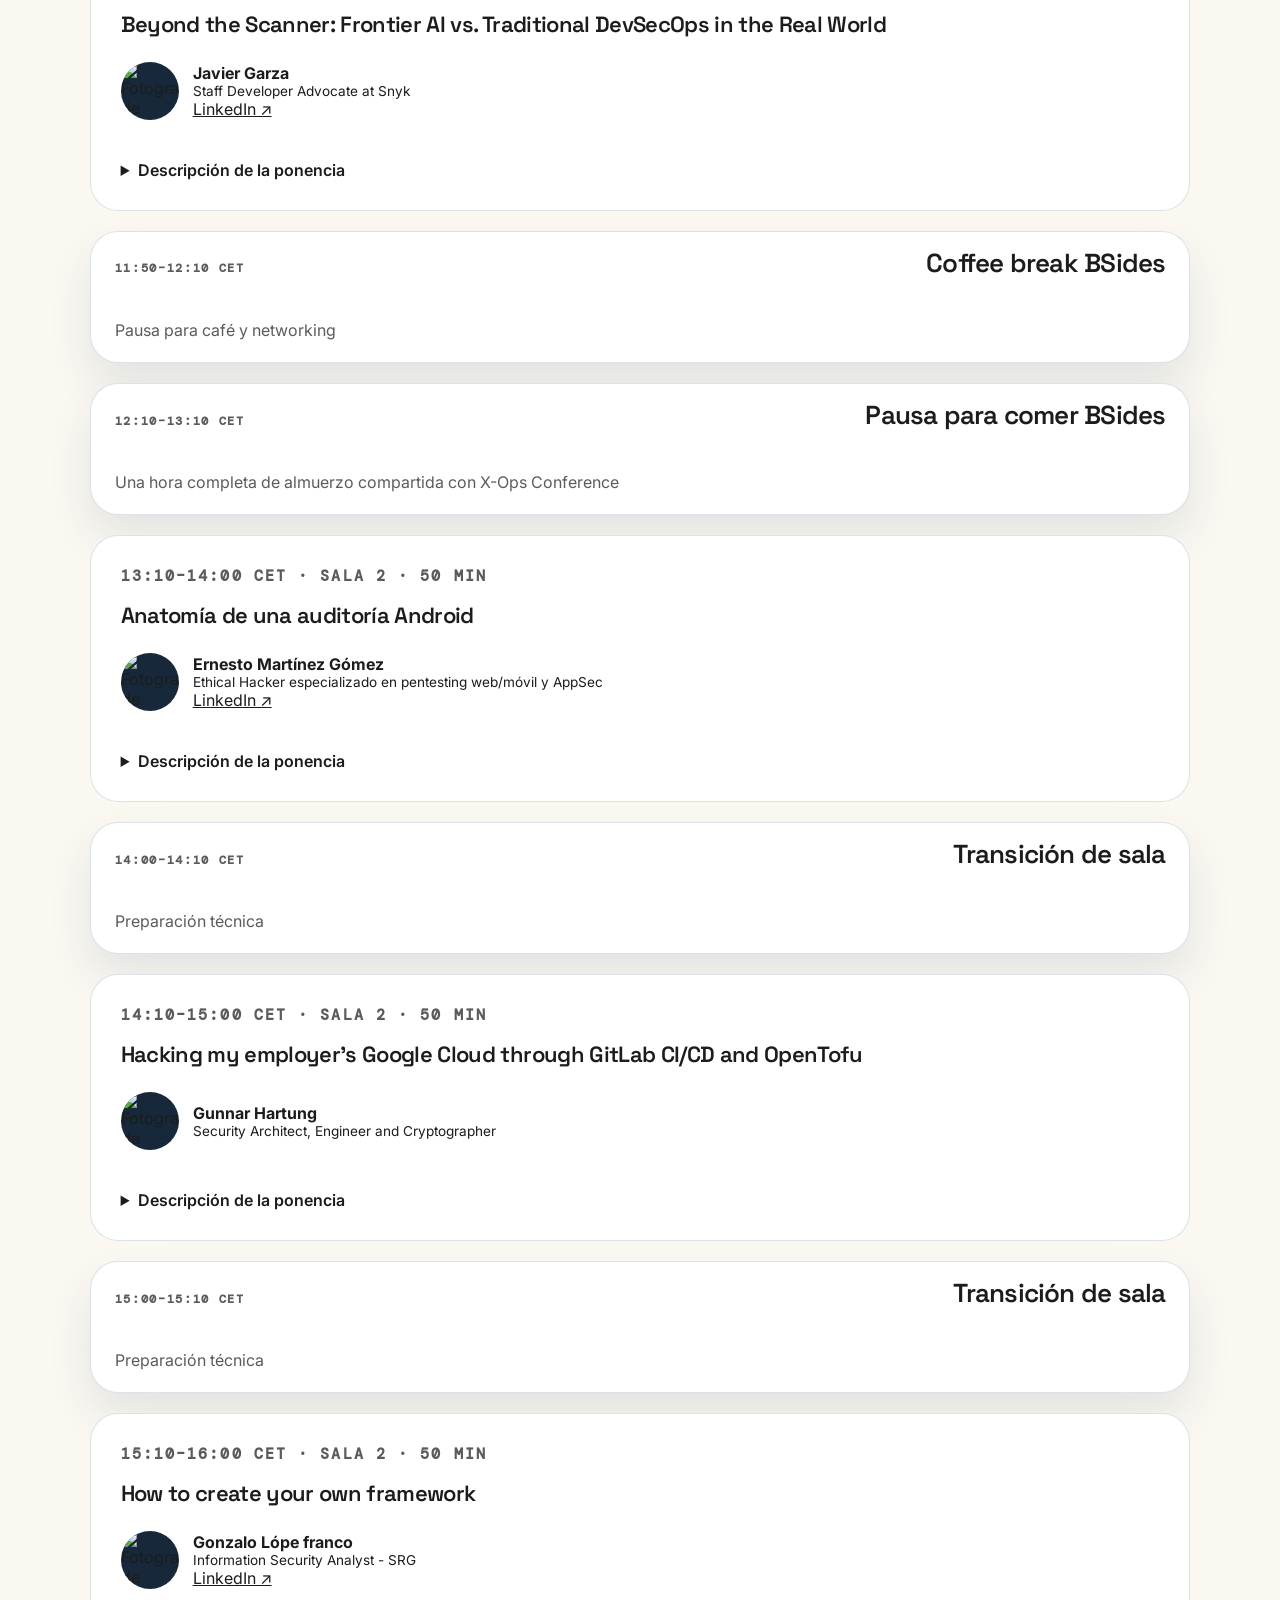
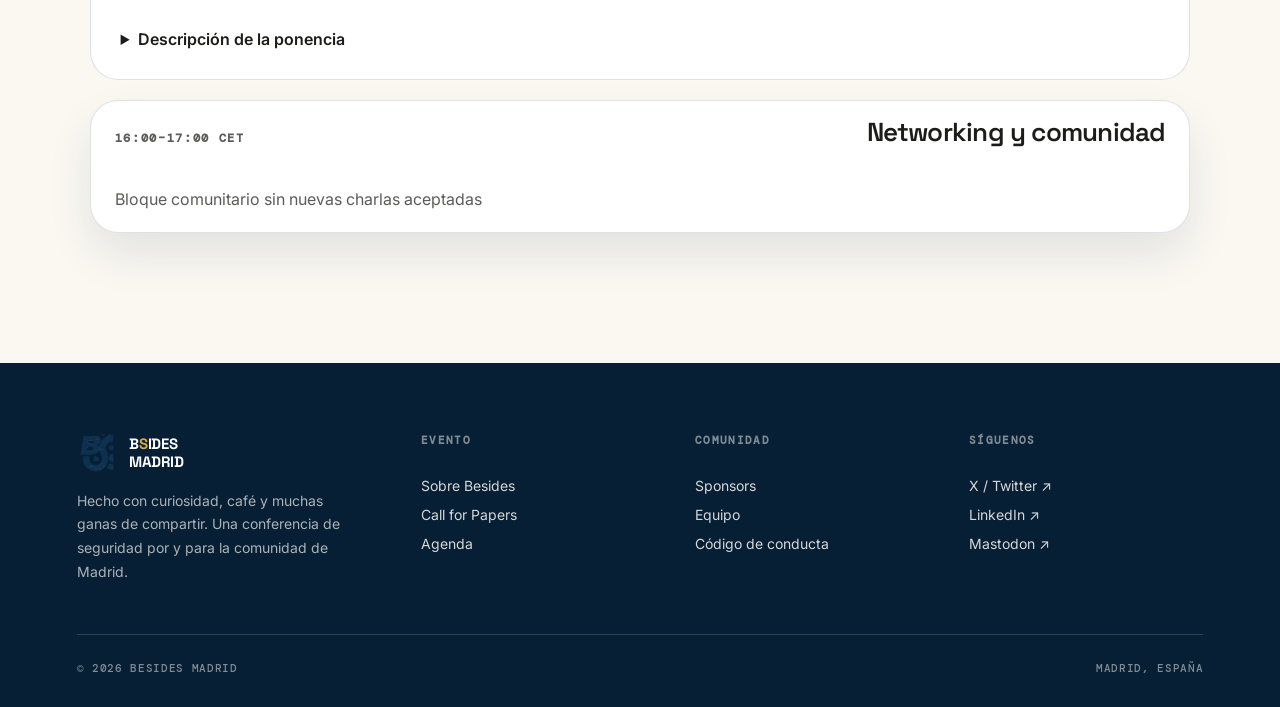
==== commit a57a1753: "fix(bsides): place all five talks in Sala 2 and align 12:10-13:10 lunch with Conference" ====
--- a/agenda.html
+++ b/agenda.html
@@ -3,7 +3,7 @@
   <head>
     <meta charset="UTF-8" />
     <meta name="viewport" content="width=device-width, initial-scale=1.0" />
-    <meta name="description" content="Agenda preliminar BSides Madrid 2026, sábado 21 de noviembre, de 10:00 a 17:00 hora de Madrid. Cinco charlas aceptadas y una pausa de una hora para comer." />
+    <meta name="description" content="Agenda preliminar BSides Madrid 2026: 5 charlas aceptadas el sábado 21 de noviembre, Sala 2, de 10:00 a 17:00 CET, con una hora para comer." />
     <title>Agenda — Besides Madrid</title>
     <link rel="icon" type="image/png" href="public/assets/favicon-32.png" sizes="32x32" />
     <link rel="icon" type="image/png" href="public/assets/favicon-192.png" sizes="192x192" />
@@ -36,24 +36,28 @@
   <section class="page-header">
     <p class="eyebrow"><span></span> 21 NOV / 2026 · 10:00–17:00 CET</p>
     <h1>Agenda preliminar.</h1>
-    <p class="lede">BSides Madrid · Sábado 21 de noviembre · 10:00–17:00 h (hora peninsular española). Las cinco charlas permanecen en el track BSides. Las duraciones de las ponencias siguen los formatos declarados en Sessionize.</p>
+    <p class="lede">BSides Madrid · Sábado 21 de noviembre · Sala 2, de 10:00 a 17:00 (hora peninsular española). X-Ops Conference tendrá lugar en paralelo exclusivamente en el Aula Magna.</p>
   </section>
   <section class="section" style="padding-top:0">
     <div class="callout accent">
-      <div><p class="eyebrow"><span></span> Programa provisional</p><h3>Cinco charlas seleccionadas</h3><p>Los horarios y las salas pueden ajustarse tras la confirmación con los ponentes. BSides comparte el evento y el espacio de almuerzo con X-Ops Conference Madrid.</p></div>
-      <a class="btn btn-accent" href="https://xopsconference.com/madrid" rel="noopener noreferrer">X-Ops Madrid <span>↗</span></a>
+      <div>
+        <p class="eyebrow"><span></span> Programa provisional</p>
+        <h3>5 charlas aceptadas · Sala 2</h3>
+        <p>Las cinco ponencias mantienen sus 50 minutos declarados en Sessionize. Compartimos un descanso de una hora para comer, de 12:10 a 13:10, con X-Ops Conference. Los horarios están sujetos a la confirmación de cada ponente.</p>
+      </div>
+      <a class="btn btn-accent" href="https://xopsconference.com/madrid">X-Ops Madrid <span>↗</span></a>
     </div>
   </section>
   <section class="section" style="padding-top:0">
-    <div class="section-heading"><p class="eyebrow"><span></span> Track BSides · horario CET</p><h2>Sábado 21 de noviembre</h2></div>
-    <div style="padding:18px 16px;margin:10px 0 16px;border-left:3px solid var(--accent, #d8e751);background:rgba(128,128,128,.07)"><strong>10:00–10:15 CET · Apertura BSides Madrid 2026</strong><p style="margin-top:8px">Bienvenida al track de seguridad</p></div>
-<article class="card" data-session-id="1238855" style="margin-bottom:16px"><p class="eyebrow">10:15–11:05 CET · 50 min</p><h3>Agentes bajo fuego: cómo romperlos antes de que los malos lo hagan</h3><div style="display:flex;align-items:center;gap:14px;margin:12px 0"><img src="https://cdn.sessionize.com/image/d817-400o400o1-snN7tWK2fr7Nn3tNrEgZCY.jpg" alt="Fotografía de Gabriel Naranjo Lituma" loading="lazy" width="58" height="58" style="flex:none;width:58px;height:58px;border-radius:50%;object-fit:cover;background:#17283b"><div><strong style="display:block">Gabriel Naranjo Lituma</strong><span style="display:block;font-size:.85rem"> Sr. Cloud Solutions Architect - Europe Hybrid CoE</span><a href="https://www.linkedin.com/in/gnl/" rel="noopener noreferrer" target="_blank">LinkedIn ↗</a></div></div><details style="margin-top:14px"><summary style="cursor:pointer;font-weight:600">Descripción de la ponencia</summary><p style="white-space:pre-line;margin-top:12px">Montar un agente de IA mola. Ponerlo en producción sin saber cómo se comporta ante prompt injection, fuga de datos o entradas chungas es jugar a la ruleta rusa con tu plataforma.
+    <div class="section-heading"><p class="eyebrow"><span></span> Sala 2 · Track BSides</p><h2>Sábado 21 de noviembre</h2></div>
+    <div class="callout" style="margin:12px 0 20px;padding:18px 24px" data-block-id="block-2026-21-bsides-5"><p class="eyebrow">10:00–10:10 CET</p><h3>Apertura BSides Madrid</h3><p>Bienvenida al track de seguridad</p></div>
+<article class="card" data-session-id="1238855" style="margin-bottom:20px"><p class="eyebrow">10:10–11:00 CET · Sala 2 · 50 min</p><h3>Agentes bajo fuego: cómo romperlos antes de que los malos lo hagan</h3><div style="display:flex;align-items:center;gap:14px;margin:12px 0"><img src="https://cdn.sessionize.com/image/d817-400o400o1-snN7tWK2fr7Nn3tNrEgZCY.jpg" alt="Fotografía de Gabriel Naranjo Lituma" loading="lazy" width="58" height="58" style="width:58px;height:58px;border-radius:50%;object-fit:cover;background:#17283b"><div><strong style="display:block">Gabriel Naranjo Lituma</strong><span style="display:block;font-size:.85rem"> Sr. Cloud Solutions Architect - Europe Hybrid CoE</span><a href="https://www.linkedin.com/in/gnl/" target="_blank" rel="noopener noreferrer">LinkedIn ↗</a></div></div><details style="margin-top:14px"><summary style="cursor:pointer;font-weight:600">Descripción de la ponencia</summary><p style="white-space:pre-line;margin-top:12px">Montar un agente de IA mola. Ponerlo en producción sin saber cómo se comporta ante prompt injection, fuga de datos o entradas chungas es jugar a la ruleta rusa con tu plataforma.
 
 En esta charla bajamos al barro de la seguridad aplicada a agentes con Azure AI Foundry: guardrails, evaluación de riesgo, red teaming automatizado y una demo en vivo para ver cuándo el agente responde, bloquea, filtra… o se la pega.
 
 Una sesión práctica, gamberra y muy X-Ops para perfiles SecOps, DevSecOps, AIOps y cualquiera que no quiera que su agente acabe siendo el becario del atacante.
 </p></details></article>
-<article class="card" data-session-id="1311118" style="margin-bottom:16px"><p class="eyebrow">11:05–11:55 CET · 50 min</p><h3>Beyond the Scanner: Frontier AI vs. Traditional DevSecOps in the Real World</h3><div style="display:flex;align-items:center;gap:14px;margin:12px 0"><img src="https://cdn.sessionize.com/image/3bdf-400o400o1-Dp9ro3foaHU4UsyrdmepUi.jpg" alt="Fotografía de Javier Garza" loading="lazy" width="58" height="58" style="flex:none;width:58px;height:58px;border-radius:50%;object-fit:cover;background:#17283b"><div><strong style="display:block">Javier Garza</strong><span style="display:block;font-size:.85rem">Staff Developer Advocate at Snyk</span><a href="https://www.linkedin.com/in/jjgarza/" rel="noopener noreferrer" target="_blank">LinkedIn ↗</a></div></div><details style="margin-top:14px"><summary style="cursor:pointer;font-weight:600">Descripción de la ponencia</summary><p style="white-space:pre-line;margin-top:12px">Abstract
+<article class="card" data-session-id="1311118" style="margin-bottom:20px"><p class="eyebrow">11:00–11:50 CET · Sala 2 · 50 min</p><h3>Beyond the Scanner: Frontier AI vs. Traditional DevSecOps in the Real World</h3><div style="display:flex;align-items:center;gap:14px;margin:12px 0"><img src="https://cdn.sessionize.com/image/3bdf-400o400o1-Dp9ro3foaHU4UsyrdmepUi.jpg" alt="Fotografía de Javier Garza" loading="lazy" width="58" height="58" style="width:58px;height:58px;border-radius:50%;object-fit:cover;background:#17283b"><div><strong style="display:block">Javier Garza</strong><span style="display:block;font-size:.85rem">Staff Developer Advocate at Snyk</span><a href="https://www.linkedin.com/in/jjgarza/" target="_blank" rel="noopener noreferrer">LinkedIn ↗</a></div></div><details style="margin-top:14px"><summary style="cursor:pointer;font-weight:600">Descripción de la ponencia</summary><p style="white-space:pre-line;margin-top:12px">Abstract
 As frontier AI models become more capable, engineering teams are increasingly tempted to point LLMs at everything from static code analysis to threat modeling and incident response. But are frontier models actually here to replace your existing DevSecOps toolchain, or are they expensive hammers looking for the wrong nails?
 
 This talk cuts through the hype to provide a pragmatic, battle-tested framework for combining frontier AI models with traditional DevSecOps tools. We will examine the distinct strengths and failure modes of both paradigms—comparing deterministic tools (SAST, DAST, SCA, linters) with probabilistic reasoning engines (frontier LLMs).
@@ -68,22 +72,24 @@
 The Hybrid Playbook: How to build an integrated pipeline where traditional tools handle the heavy lifting and deterministic gating, while frontier models handle deep context analysis, remediation advice, and triage.
 
 Whether you are a security engineer looking to adopt AI safely or a developer trying to cut through tool fatigue, you will walk away with a clear roadmap for when to leverage frontier AI—and when to stick to proven DevSecOps infrastructure.</p></details></article>
-<div style="padding:18px 16px;margin:10px 0 16px;border-left:3px solid var(--accent, #d8e751);background:rgba(128,128,128,.07)"><strong>11:55–12:15 CET · Coffee break BSides</strong><p style="margin-top:8px">Pausa para café</p></div>
-<article class="card" data-session-id="1323102" style="margin-bottom:16px"><p class="eyebrow">12:15–13:05 CET · 50 min</p><h3>Anatomía de una auditoría Android</h3><div style="display:flex;align-items:center;gap:14px;margin:12px 0"><img src="https://cdn.sessionize.com/image/04de-400o400o1-Xp63tivgEqQUqSNBsPetSq.jpg" alt="Fotografía de Ernesto Martínez Gómez" loading="lazy" width="58" height="58" style="flex:none;width:58px;height:58px;border-radius:50%;object-fit:cover;background:#17283b"><div><strong style="display:block">Ernesto Martínez Gómez</strong><span style="display:block;font-size:.85rem">Ethical Hacker especializado en pentesting web/móvil y AppSec</span><a href="https://www.linkedin.com/in/ernestomgz" rel="noopener noreferrer" target="_blank">LinkedIn ↗</a></div></div><details style="margin-top:14px"><summary style="cursor:pointer;font-weight:600">Descripción de la ponencia</summary><p style="white-space:pre-line;margin-top:12px">Un APK puede parecer el punto de partida de una auditoría Android, pero muchas veces acaba siendo solo la puerta de entrada: detrás aparecen APIs, configuraciones, decisiones de desarrollo y controles de seguridad que explican mucho más que el propio binario.
+<div class="callout" style="margin:12px 0 20px;padding:18px 24px" data-block-id="block-2026-21-bsides-6"><p class="eyebrow">11:50–12:10 CET</p><h3>Coffee break BSides</h3><p>Pausa para café y networking</p></div>
+<div class="callout" style="margin:12px 0 20px;padding:18px 24px" data-block-id="block-2026-21-bsides-7"><p class="eyebrow">12:10–13:10 CET</p><h3>Pausa para comer BSides</h3><p>Una hora completa de almuerzo compartida con X-Ops Conference</p></div>
+<article class="card" data-session-id="1323102" style="margin-bottom:20px"><p class="eyebrow">13:10–14:00 CET · Sala 2 · 50 min</p><h3>Anatomía de una auditoría Android</h3><div style="display:flex;align-items:center;gap:14px;margin:12px 0"><img src="https://cdn.sessionize.com/image/04de-400o400o1-Xp63tivgEqQUqSNBsPetSq.jpg" alt="Fotografía de Ernesto Martínez Gómez" loading="lazy" width="58" height="58" style="width:58px;height:58px;border-radius:50%;object-fit:cover;background:#17283b"><div><strong style="display:block">Ernesto Martínez Gómez</strong><span style="display:block;font-size:.85rem">Ethical Hacker especializado en pentesting web/móvil y AppSec</span><a href="https://www.linkedin.com/in/ernestomgz" target="_blank" rel="noopener noreferrer">LinkedIn ↗</a></div></div><details style="margin-top:14px"><summary style="cursor:pointer;font-weight:600">Descripción de la ponencia</summary><p style="white-space:pre-line;margin-top:12px">Un APK puede parecer el punto de partida de una auditoría Android, pero muchas veces acaba siendo solo la puerta de entrada: detrás aparecen APIs, configuraciones, decisiones de desarrollo y controles de seguridad que explican mucho más que el propio binario.
 
 En esta charla se recorrerá una auditoría Android desde una perspectiva práctica de AppSec: qué se revisa, cómo se valida el impacto, qué señales pueden aparecer durante el análisis y cómo convertir los resultados en recomendaciones útiles para equipos técnicos.
 
 El objetivo no es hacer un tutorial de herramientas, sino mostrar cómo pensar una auditoría móvil de forma ordenada: desde el análisis inicial hasta la comunicación de hallazgos, priorización de riesgos y remediación. Además, se comentará cómo algunas lecciones del pentesting móvil pueden ayudar a mejorar el ciclo de desarrollo y reducir problemas recurrentes en futuras versiones.</p></details></article>
-<div style="padding:18px 16px;margin:10px 0 16px;border-left:3px solid var(--accent, #d8e751);background:rgba(128,128,128,.07)"><strong>13:05–14:05 CET · Pausa para comer BSides</strong><p style="margin-top:8px">Pausa de una hora para comer</p></div>
-<article class="card" data-session-id="1305707" style="margin-bottom:16px"><p class="eyebrow">14:05–14:55 CET · 50 min</p><h3>Hacking my employer's Google Cloud through GitLab CI/CD and OpenTofu</h3><div style="display:flex;align-items:center;gap:14px;margin:12px 0"><img src="https://cdn.sessionize.com/image/e440-400o400o1-Q6uCQjAq3Pmm4CnaKekEgo.png" alt="Fotografía de Gunnar Hartung" loading="lazy" width="58" height="58" style="flex:none;width:58px;height:58px;border-radius:50%;object-fit:cover;background:#17283b"><div><strong style="display:block">Gunnar Hartung</strong><span style="display:block;font-size:.85rem">Security Architect, Engineer and Cryptographer</span></div></div><details style="margin-top:14px"><summary style="cursor:pointer;font-weight:600">Descripción de la ponencia</summary><p style="white-space:pre-line;margin-top:12px">In this talk I'll explain how I got myself organization admin privileges in my employer's Google Cloud organization by abusing GitLab's CI/CD pipelines.
+<div class="callout" style="margin:12px 0 20px;padding:18px 24px" data-block-id="block-2026-21-bsides-8"><p class="eyebrow">14:00–14:10 CET</p><h3>Transición de sala</h3><p>Preparación técnica</p></div>
+<article class="card" data-session-id="1305707" style="margin-bottom:20px"><p class="eyebrow">14:10–15:00 CET · Sala 2 · 50 min</p><h3>Hacking my employer's Google Cloud through GitLab CI/CD and OpenTofu</h3><div style="display:flex;align-items:center;gap:14px;margin:12px 0"><img src="https://cdn.sessionize.com/image/e440-400o400o1-Q6uCQjAq3Pmm4CnaKekEgo.png" alt="Fotografía de Gunnar Hartung" loading="lazy" width="58" height="58" style="width:58px;height:58px;border-radius:50%;object-fit:cover;background:#17283b"><div><strong style="display:block">Gunnar Hartung</strong><span style="display:block;font-size:.85rem">Security Architect, Engineer and Cryptographer</span></div></div><details style="margin-top:14px"><summary style="cursor:pointer;font-weight:600">Descripción de la ponencia</summary><p style="white-space:pre-line;margin-top:12px">In this talk I'll explain how I got myself organization admin privileges in my employer's Google Cloud organization by abusing GitLab's CI/CD pipelines.
 
 We had done everything by the book: Set up Workload Identity Federation on Google Cloud, merge requests on GitLab required approval. Still I found my way in - and I'll show you how.</p></details></article>
-<article class="card" data-session-id="1305284" style="margin-bottom:16px"><p class="eyebrow">15:05–15:55 CET · 50 min</p><h3>How to create your own framework</h3><div style="display:flex;align-items:center;gap:14px;margin:12px 0"><img src="https://cdn.sessionize.com/image/4b1c-400o400o1-wuN5BkpMgzjPT2vPU55P84.jpg" alt="Fotografía de Gonzalo Lópe franco" loading="lazy" width="58" height="58" style="flex:none;width:58px;height:58px;border-radius:50%;object-fit:cover;background:#17283b"><div><strong style="display:block">Gonzalo Lópe franco</strong><span style="display:block;font-size:.85rem">Information Security Analyst - SRG</span><a href="Https://linkedin.com/in/ankeorum" rel="noopener noreferrer" target="_blank">LinkedIn ↗</a></div></div><details style="margin-top:14px"><summary style="cursor:pointer;font-weight:600">Descripción de la ponencia</summary><p style="white-space:pre-line;margin-top:12px">When you inherit a security the temptation is to pick ISO 27001, NIST, CIS Controls, take them together, and hope the tailoring happens later. It rarely does. What you end up with is a framework designed for everyone that serves no one particularly well.
+<div class="callout" style="margin:12px 0 20px;padding:18px 24px" data-block-id="block-2026-21-bsides-9"><p class="eyebrow">15:00–15:10 CET</p><h3>Transición de sala</h3><p>Preparación técnica</p></div>
+<article class="card" data-session-id="1305284" style="margin-bottom:20px"><p class="eyebrow">15:10–16:00 CET · Sala 2 · 50 min</p><h3>How to create your own framework</h3><div style="display:flex;align-items:center;gap:14px;margin:12px 0"><img src="https://cdn.sessionize.com/image/4b1c-400o400o1-wuN5BkpMgzjPT2vPU55P84.jpg" alt="Fotografía de Gonzalo Lópe franco" loading="lazy" width="58" height="58" style="width:58px;height:58px;border-radius:50%;object-fit:cover;background:#17283b"><div><strong style="display:block">Gonzalo Lópe franco</strong><span style="display:block;font-size:.85rem">Information Security Analyst - SRG</span><a href="Https://linkedin.com/in/ankeorum" target="_blank" rel="noopener noreferrer">LinkedIn ↗</a></div></div><details style="margin-top:14px"><summary style="cursor:pointer;font-weight:600">Descripción de la ponencia</summary><p style="white-space:pre-line;margin-top:12px">When you inherit a security the temptation is to pick ISO 27001, NIST, CIS Controls, take them together, and hope the tailoring happens later. It rarely does. What you end up with is a framework designed for everyone that serves no one particularly well.
 
 This talk is about a different approach: building your own.
 
 Not from a blank page, but from the deliberate composition of principles, controls, and operational practices that reflect the specific shape of your business, your risk appetite, and your people. Drawing on ongoing work developing a tailored operations and information security framework for a UK-domiciled insurance group operating across multiple jurisdictions, this session walks through the real decisions, trade-offs, and lessons learned along the way.</p></details></article>
-<div style="padding:18px 16px;margin:10px 0 16px;border-left:3px solid var(--accent, #d8e751);background:rgba(128,128,128,.07)"><strong>15:55–17:00 CET · Networking y comunidad BSides</strong><p style="margin-top:8px">Bloque abierto de comunidad, sin charla aceptada programada</p></div>
+<div class="callout" style="margin:12px 0 20px;padding:18px 24px" data-block-id="block-2026-21-bsides-10"><p class="eyebrow">16:00–17:00 CET</p><h3>Networking y comunidad</h3><p>Bloque comunitario sin nuevas charlas aceptadas</p></div>
   </section>
 </main>
 
